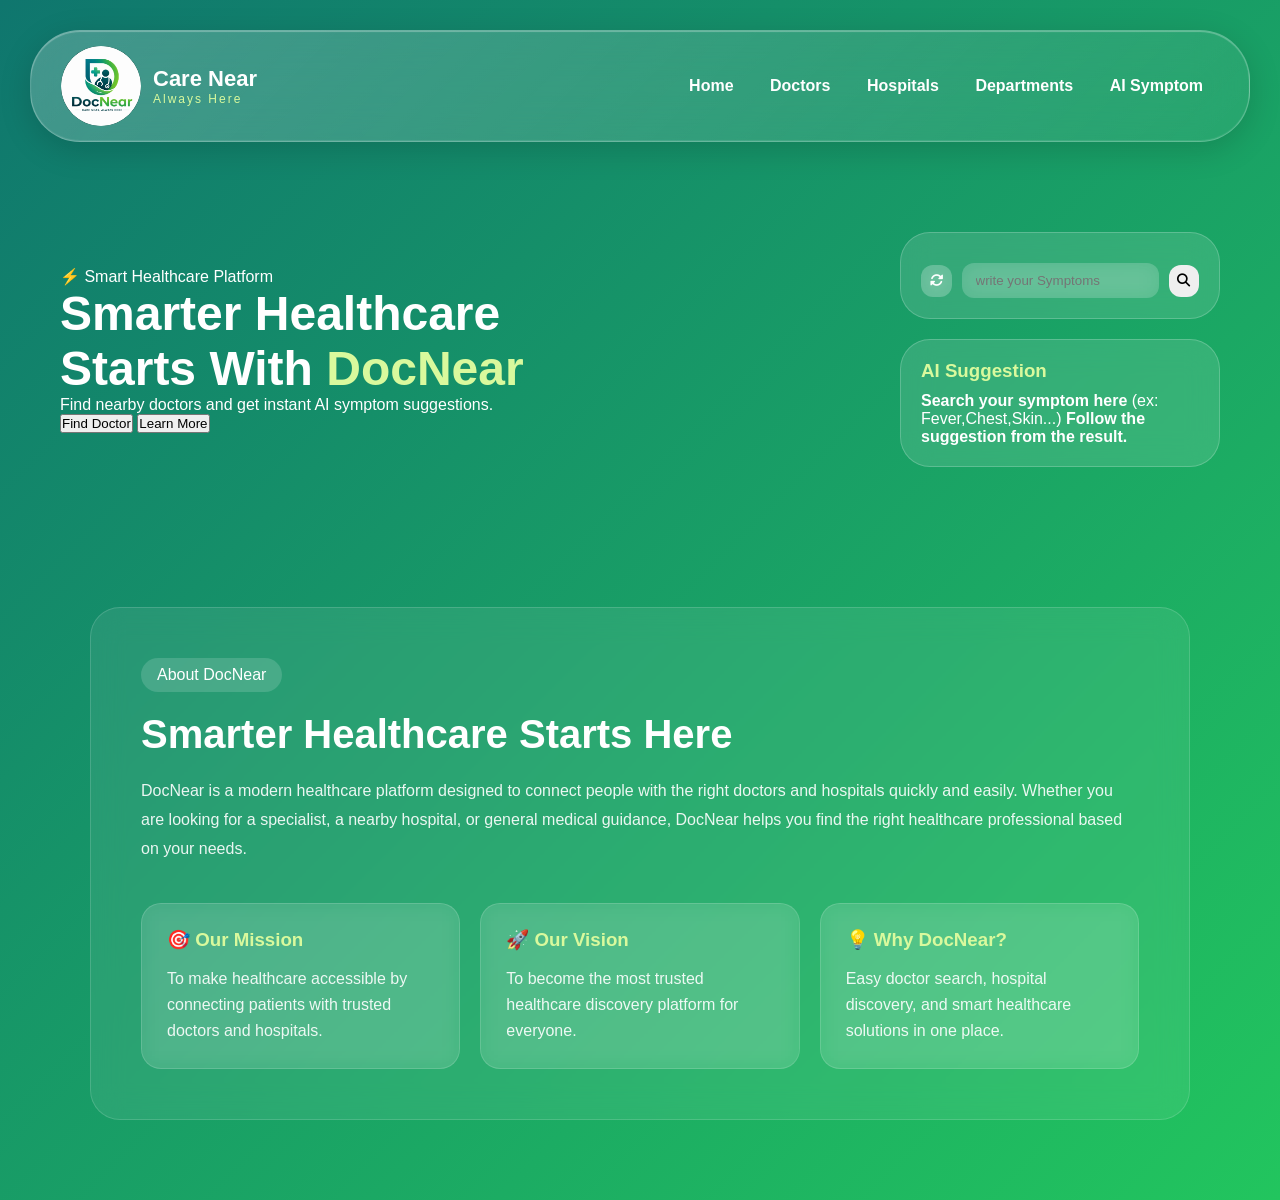
==== index.html @ 1f5950e3 "Add files via upload" ====
<!DOCTYPE html>
<html lang="en">
<head>
<meta charset="UTF-8">
<meta name="viewport" content="width=device-width, initial-scale=1.0">
<title>DocNear</title>

<link rel="stylesheet" href="style.css">

<link rel="stylesheet"
href="https://cdnjs.cloudflare.com/ajax/libs/font-awesome/6.5.1/css/all.min.css">
</head>

<body>






<!-- ================= NAVBAR ================= -->
<header class="navbar">

    <!-- LOGO -->
    <div class="logo">
        <img src="logo.png" alt="DocNear Logo">


		<div class="logo-text">
        <h2>Care Near</h2>
        <p>Always Here</p>
	    </div>
    </div>

    <!-- RIGHT SIDE -->
    <div class="nav-right">

        <nav>
            <a href="index.html">Home</a>
            <a href="doctor.html">Doctors</a>
            <a href="hospitals.html">Hospitals</a>
            <a href="departments.html">Departments</a>
            <a href="symptom.html">AI Symptom</a>
        </nav>

        
    </div>

</header>



			<!-- Hero -->

<section class="hero">

    <!-- LEFT SIDE -->
    <div class="hero-left">

        <div class="badge">
            ⚡ Smart Healthcare Platform
        </div>

        <h1>
            Smarter Healthcare <br>
            Starts With <span>DocNear</span>
        </h1>

        <p class="desc">
            Find nearby doctors and get instant AI symptom suggestions.
        </p>

        <div class="hero-buttons">
            <button class="primary">Find Doctor</button>
            <button class="secondary">Learn More</button>
        </div>

    </div>

    <!-- RIGHT SIDE -->
    <div class="hero-right">

        <!-- SEARCH BOX -->
        <div class="search-card glass">

    <div class="search-row">


		<button onclick="clearSearch()" class="refresh-btn">
        <i class="fa-solid fa-rotate"></i>

        </button>
        <input id="symptomInput" type="text"
        placeholder="write your Symptoms">

        <button onclick="searchSymptom()">
            <i class="fa-solid fa-magnifying-glass"></i>
        </button>


    </div>

</div>

        <!-- RESULT CARD -->
        <div class="result-card glass">

            <h3>AI Suggestion</h3>

            <p id="resultText">
                <b> Search your symptom here</b> (ex: Fever,Chest,Skin...)
				<b>Follow the suggestion from the result.</b>
            </p>

        </div>

    </div>

</section>



<!-- ================= about ================= -->

<section class="about-docnear">

    <div class="about-container">

        <span class="about-badge">
            About DocNear
        </span>

        <h2>
            Smarter Healthcare Starts Here
        </h2>

        <p>
            DocNear is a modern healthcare platform designed to connect people with the right doctors and hospitals quickly and easily. Whether you are looking for a specialist, a nearby hospital, or general medical guidance, DocNear helps you find the right healthcare professional based on your needs.
        </p>

        <div class="about-grid">

            <div class="about-card">
                <h3>🎯 Our Mission</h3>
                <p>
                    To make healthcare accessible by connecting patients with trusted doctors and hospitals.
                </p>
            </div>

            <div class="about-card">
                <h3>🚀 Our Vision</h3>
                <p>
                    To become the most trusted healthcare discovery platform for everyone.
                </p>
            </div>

            <div class="about-card">
                <h3>💡 Why DocNear?</h3>
                <p>
                    Easy doctor search, hospital discovery, and smart healthcare solutions in one place.
                </p>
            </div>

        </div>

    </div>

</section>



<script src="script.js"></script>

</body>
</html>
---- style.css ----
/* ================= RESET ================= */
* {
  margin: 0;
  padding: 0;
  box-sizing: border-box;
  font-family: 'Segoe UI', sans-serif;
}

/* ================= BODY ================= */
body{
  background: linear-gradient(135deg, #0f766e, #22c55e);
  color: white;
  min-height: 100vh;
}


/* ================= NAVBAR ================= */

.navbar{
  display:flex;
  justify-content:space-between;
  align-items:center;

  margin:30px;
  padding:15px 30px;

  background:
    linear-gradient(
      135deg,
      rgba(255,255,255,0.22),
      rgba(255,255,255,0.06)
    );

  backdrop-filter: blur(25px);
  -webkit-backdrop-filter: blur(25px);

  border:1px solid rgba(255,255,255,0.25);

  border-radius:50px;

  box-shadow:
    0 8px 32px rgba(0,0,0,0.15),
    inset 0 1px 1px rgba(255,255,255,0.3),
    inset 0 -1px 1px rgba(255,255,255,0.1);

  position:relative;
  overflow:hidden;
}


.navbar::before{
  content:"";
  position:absolute;

  top:0;
  left:-100%;

  width:50%;
  height:100%;

  background:linear-gradient(
    90deg,
    transparent,
    rgba(255,255,255,0.25),
    transparent
  );

  transform:skewX(-25deg);

  animation:shine 6s linear infinite;
}

@keyframes shine{

  0%{
    left:-100%;
  }

  100%{
    left:150%;
  }

}


/* LOGO AREA */
.logo{
    display:flex;
    align-items:center;
    gap:12px;
}

.logo img{
    width:80px;
    height:80px;
    border-radius:50%;
}

/* TEXT */
.logo-text h2{
    font-size:22px;
    font-weight:700;
    color:white;
    margin:0;

    animation: glow 3s ease-in-out infinite;
}

.logo-text p{
    font-size:12px;
    color:#d9f99d;
    letter-spacing:2px;

    animation: slideText 3s ease-in-out infinite;
}

/* GLOW EFFECT */
@keyframes glow{

    0%{
        text-shadow:0 0 5px rgba(255,255,255,.4);
    }

    50%{
        text-shadow:
        0 0 10px #d9f99d,
        0 0 20px #d9f99d;
    }

    100%{
        text-shadow:0 0 5px rgba(255,255,255,.4);
    }
}

/* SUBTITLE ANIMATION */
@keyframes slideText{

    0%{
        opacity:0.5;
        transform:translateX(-5px);
    }

    50%{
        opacity:1;
        transform:translateX(5px);
    }

    100%{
        opacity:0.5;
        transform:translateX(-5px);
    }
}


/* Menu */
nav a {
  position: relative;
  margin: 0 6px;
  text-decoration: none;
  color: white;
  padding: 10px 10px;
  border-radius: 20px;
  transition: 0.3s;
  font-weight: 700;
}

/* Hover Glass Effect */
nav a:hover {
  background: rgba(255, 255, 255, 0.15);
  backdrop-filter: blur(10px);
}

/* Underline animation */
nav a::after {
  content: '';
  position: absolute;
  left: 50%;
  bottom: 0;
  width: 0%;
  height: 2px;
  background: #a3e635;
  transition: 0.3s;
  transform: translateX(-50%);
}

nav a:hover::after {
  width: 60%;
}

/* Right side */
.nav-right {
  display: flex;
  align-items: center;
  gap: 10px;
}



/* Contact button */
.contact-btn {
  padding: 10px 18px;
  border-radius: 25px;
  border: none;
  background: #a3e635;
  color: black;
  cursor: pointer;
  transition: 0.3s;
  font-weight: 600;
}

.contact-btn:hover {
  transform: scale(1.05);
  box-shadow: 0 0 15px #a3e635;
}

/* ================= HERO LAYOUT ================= */
.hero{
  display:flex;
  justify-content:space-between;
  align-items:center;

  padding:60px;
  gap:40px;
}

/* LEFT */
.hero-left{
  max-width:500px;
}

.hero-left h1{
  font-size:48px;
}

.hero-left span{
  color:#d9f99d;
}

/* RIGHT SIDE */
.hero-right{
  display:flex;
  flex-direction:column;
  gap:20px;
}

/* GLASS CARD BASE */
.glass{
  background:rgba(255,255,255,0.12);
  backdrop-filter:blur(15px);

  border:1px solid rgba(255,255,255,0.2);

  border-radius:30px;
  padding:20px;
  width:320px;
}


/* SEARCH ROW */
.search-row{
  display:flex;
  align-items:center;
  gap:10px;
  margin-top:10px;
}

/* INPUT */
.search-row input{
  flex:1;

  padding:10px 14px;

  border:none;
  outline:none;

  border-radius:12px;

  background:rgba(255,255,255,0.15);
  color:white;

  backdrop-filter:blur(10px);
}

/* BUTTON COMMON */
.search-row button{
  width:32px;
  height:32px;

  border:none;
  border-radius:12px;

  cursor:pointer;

  display:flex;
  align-items:center;
  justify-content:center;

  transition:0.3s;
}

/* SEARCH BUTTON */
.search-btn{
  background:#a3e635;
}

.search-btn i{
  color:black;
}

/* REFRESH BUTTON */
.refresh-btn{
  background:rgba(255,255,255,0.2);
  backdrop-filter:blur(10px);
}

.refresh-btn i{
  color:white;
}

/* HOVER EFFECT */
.search-row button:hover{
  transform:scale(1.05);
}

/* RESULT CARD */
.result-card h3{
  margin-bottom:10px;
  color:#d9f99d;
}

/* RESPONSIVE */
@media(max-width:768px){
  .hero{
    flex-direction:column;
    text-align:center;
  }

  .hero-right{
    align-items:center;
  }
}






/* ================= ABOUT DOCNEAR ================= */

.about-docnear{
    padding:80px 60px;
}

.about-container{
    max-width:1100px;
    margin:auto;

    background: rgba(255,255,255,0.08);
    backdrop-filter: blur(15px);

    border:1px solid rgba(255,255,255,0.15);
    border-radius:30px;

    padding:50px;
}

.about-badge{
    display:inline-block;

    padding:8px 16px;

    background:rgba(255,255,255,0.15);

    border-radius:20px;

    margin-bottom:20px;
}

.about-container h2{
    font-size:40px;
    margin-bottom:20px;
}

.about-container > p{
    line-height:1.8;
    opacity:.9;
    margin-bottom:40px;
}

.about-grid{
    display:grid;
    grid-template-columns:repeat(auto-fit,minmax(250px,1fr));
    gap:20px;
}

.about-card{
    background: rgba(255,255,255,0.1);

    border:1px solid rgba(255,255,255,0.15);

    backdrop-filter: blur(10px);

    border-radius:20px;

    padding:25px;

    transition:.3s;
}

.about-card:hover{
    transform: translateY(-5px);
    background: rgba(255,255,255,0.15);
}

.about-card h3{
    margin-bottom:15px;
    color:#d9f99d;
}

.about-card p{
    line-height:1.6;
    opacity:.9;
}
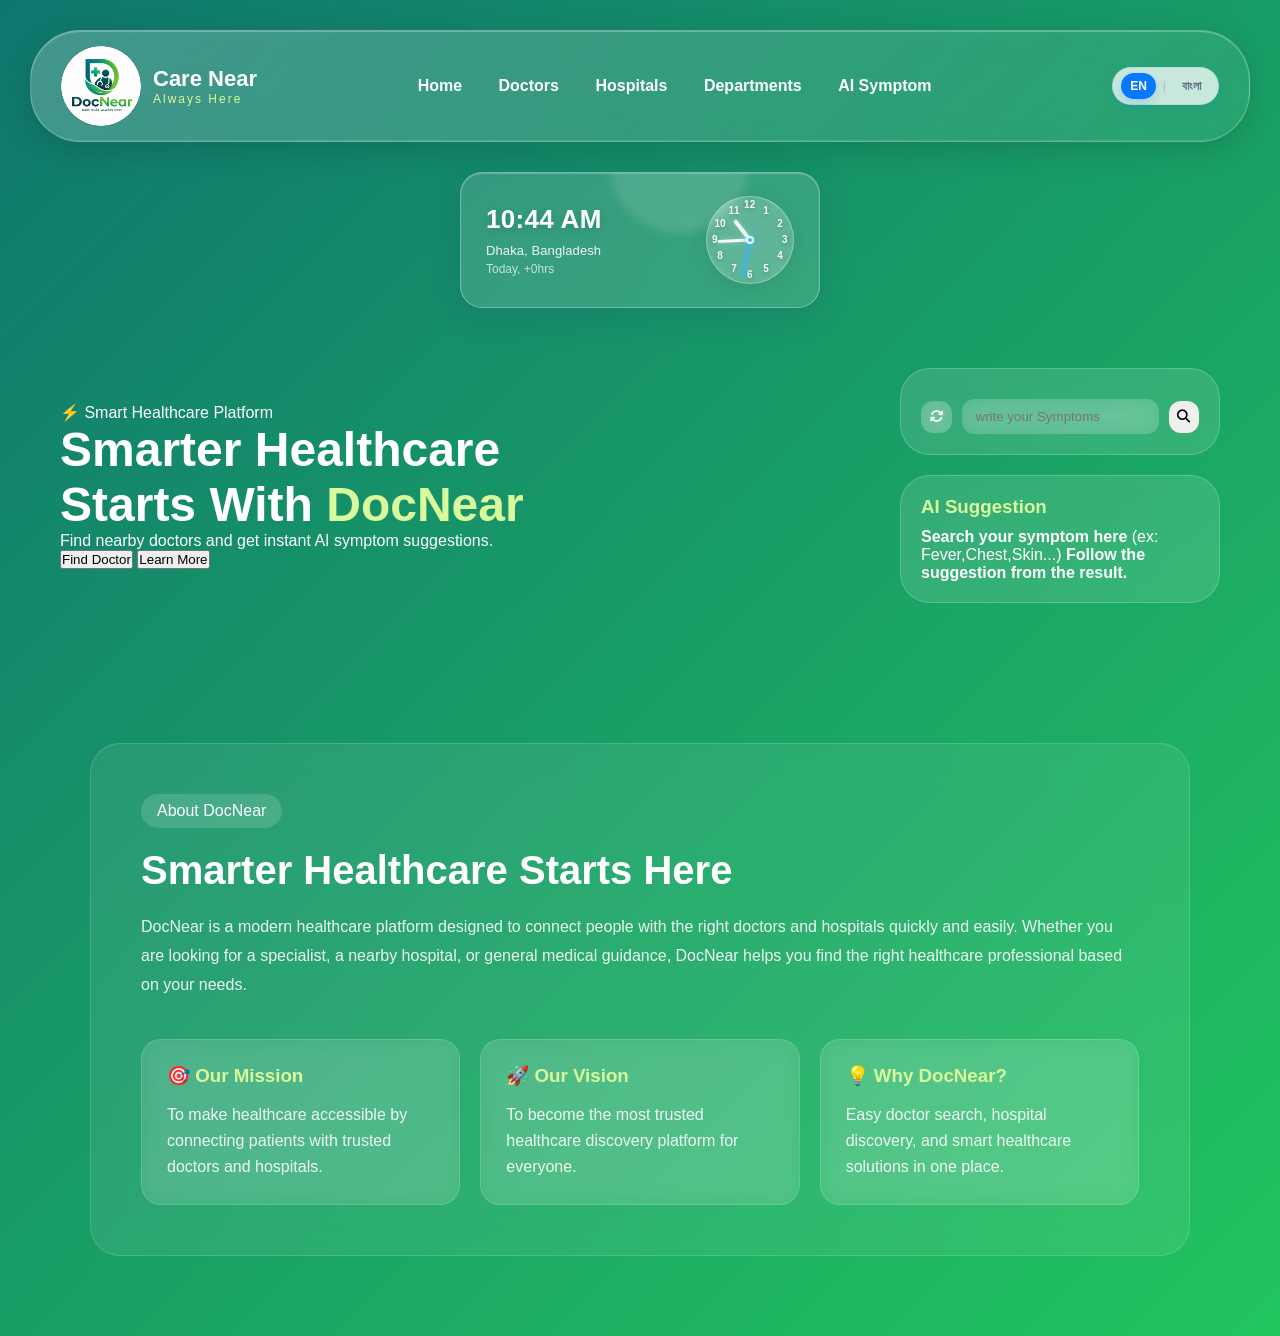
==== commit fc7aa9d5: "Add files via upload" ====
--- a/index.html
+++ b/index.html
@@ -36,21 +36,98 @@
     <div class="nav-right">
 
         <nav>
-            <a href="index.html">Home</a>
-            <a href="doctor.html">Doctors</a>
-            <a href="hospitals.html">Hospitals</a>
-            <a href="departments.html">Departments</a>
-            <a href="symptom.html">AI Symptom</a>
+            <a href="index.html" data-lang="home">Home</a>
+		<a href="doctor.html" data-lang="doctors">Doctors</a>
+		<a href="hospitals.html" data-lang="hospitals">Hospitals</a>
+		<a href="departments.html" data-lang="departments">Departments</a>
+		<a href="symptom.html" data-lang="aiSymptom">AI Symptom</a>
         </nav>
 
         
     </div>
 
+
+
+	<!-- LANGUAGE -->
+
+    <div class="language-switcher">
+
+        <button id="englishBtn"
+                onclick="changeLanguage('en')">
+            EN
+        </button>
+
+        <span>|</span>
+
+        <button id="banglaBtn"
+                onclick="changeLanguage('bn')">
+            বাংলা
+        </button>
+
+    </div>
+
 </header>
 
 
 
 			<!-- Hero -->
+
+
+<!-- LIVE CLOCK -->
+
+<div class="live-clock-card">
+
+    <div class="clock-info">
+
+        <div id="liveTime" class="digital-time">
+            9:47 AM
+        </div>
+
+        <div class="clock-location">
+            Dhaka, Bangladesh
+        </div>
+
+        <div id="liveDate" class="clock-date">
+            Today, +0hrs
+        </div>
+
+    </div>
+
+
+    <!-- ANALOG CLOCK -->
+
+    <div class="analog-clock" id="analogClock">
+
+        <div class="clock-number n12">12</div>
+        <div class="clock-number n1">1</div>
+        <div class="clock-number n2">2</div>
+        <div class="clock-number n3">3</div>
+        <div class="clock-number n4">4</div>
+        <div class="clock-number n5">5</div>
+        <div class="clock-number n6">6</div>
+        <div class="clock-number n7">7</div>
+        <div class="clock-number n8">8</div>
+        <div class="clock-number n9">9</div>
+        <div class="clock-number n10">10</div>
+        <div class="clock-number n11">11</div>
+
+
+        <div class="clock-hand hour-hand"
+             id="hourHand"></div>
+
+        <div class="clock-hand minute-hand"
+             id="minuteHand"></div>
+
+        <div class="clock-hand second-hand"
+             id="secondHand"></div>
+
+        <div class="clock-center"></div>
+
+    </div>
+
+</div>
+
+
 
 <section class="hero">
 
@@ -170,6 +247,7 @@
 
 
 <script src="script.js"></script>
-
+<script src="language.js"></script>
+<script src="main.js"></script>
 </body>
 </html>
--- a/style.css
+++ b/style.css
@@ -213,6 +213,83 @@
   box-shadow: 0 0 15px #a3e635;
 }
 
+
+/* ==========================================
+   LANGUAGE SWITCHER
+========================================== */
+
+.language-switcher{
+
+    display:flex;
+
+    align-items:center;
+
+    gap:7px;
+
+    margin-left:20px;
+
+    padding:5px 8px;
+
+    background:rgba(255,255,255,.75);
+
+    border:1px solid rgba(8,120,255,.12);
+
+    border-radius:30px;
+
+    box-shadow:0 5px 15px rgba(8,120,255,.08);
+
+}
+
+
+.language-switcher button{
+
+    border:none;
+
+    background:transparent;
+
+    color:#667085;
+
+    font-size:12px;
+
+    font-weight:600;
+
+    padding:6px 9px;
+
+    border-radius:20px;
+
+    cursor:pointer;
+
+    transition:.3s;
+
+}
+
+
+.language-switcher button:hover{
+
+    color:#0878ff;
+
+}
+
+
+.language-switcher button.active{
+
+    background:#0878ff;
+
+    color:#fff;
+
+    box-shadow:0 4px 10px rgba(8,120,255,.2);
+
+}
+
+
+.language-switcher span{
+
+    color:#b0bac5;
+
+    font-size:12px;
+
+}
+
 /* ================= HERO LAYOUT ================= */
 .hero{
   display:flex;
@@ -424,3 +501,422 @@
 
 
 
+/* ==========================================
+   GLASSMORPHISM LIVE CLOCK
+========================================== */
+
+.live-clock-card {
+
+    width: 360px;
+    height: 136px;
+
+    display: flex;
+    align-items: center;
+    justify-content: space-between;
+
+    padding: 18px 25px;
+
+    margin-top: 25px;
+
+    /* Glass Effect */
+    background: rgba(255, 255, 255, 0.14);
+
+    backdrop-filter: blur(18px);
+    -webkit-backdrop-filter: blur(18px);
+
+    /* Glass Border */
+    border: 1px solid rgba(255, 255, 255, 0.30);
+
+    border-radius: 22px;
+
+    /* Soft Glass Shadow */
+    box-shadow:
+        0 8px 32px rgba(31, 38, 135, 0.15),
+        inset 0 1px 1px rgba(255, 255, 255, 0.25);
+
+    color: white;
+
+    position: relative;
+
+    overflow: hidden;
+}
+
+
+/* ==========================================
+   GLASS LIGHT
+========================================== */
+
+.live-clock-card::before {
+
+    content: "";
+
+    position: absolute;
+
+    width: 140px;
+    height: 140px;
+
+    top: -80px;
+    right: 70px;
+
+    background: rgba(255, 255, 255, 0.12);
+
+    border-radius: 50%;
+
+    filter: blur(5px);
+
+    pointer-events: none;
+}
+
+
+/* ==========================================
+   LEFT INFORMATION
+========================================== */
+
+.clock-info {
+
+    display: flex;
+
+    flex-direction: column;
+
+    justify-content: center;
+
+    position: relative;
+
+    z-index: 2;
+}
+
+
+/* DIGITAL TIME */
+
+.digital-time {
+
+    font-size: 26px;
+
+    font-weight: 600;
+
+    letter-spacing: .3px;
+
+    color: #ffffff;
+
+    line-height: 1.2;
+
+    margin-bottom: 8px;
+
+    text-shadow:
+        0 2px 10px rgba(0,0,0,.15);
+}
+
+
+/* LOCATION */
+
+.clock-location {
+
+    font-size: 13px;
+
+    color: rgba(255,255,255,.92);
+
+    margin-bottom: 4px;
+
+    letter-spacing: .1px;
+}
+
+
+/* DATE */
+
+.clock-date {
+
+    font-size: 12px;
+
+    color: rgba(255,255,255,.72);
+}
+
+
+/* ==========================================
+   ANALOG CLOCK
+========================================== */
+
+.analog-clock {
+
+    position: relative;
+
+    width: 88px;
+    height: 88px;
+
+    flex-shrink: 0;
+
+    border-radius: 50%;
+
+    /* Glass Circle */
+
+    background: rgba(255,255,255,.08);
+
+    border: 1px solid rgba(255,255,255,.35);
+
+    backdrop-filter: blur(8px);
+
+    -webkit-backdrop-filter: blur(8px);
+
+    box-shadow:
+        inset 0 0 15px rgba(255,255,255,.08),
+        0 5px 20px rgba(0,0,0,.08);
+
+    z-index: 2;
+}
+
+
+/* ==========================================
+   CLOCK NUMBERS
+========================================== */
+
+.clock-number {
+
+    position: absolute;
+
+    color: rgba(255,255,255,.95);
+
+    font-size: 10px;
+
+    font-weight: 600;
+
+    width: 16px;
+    height: 16px;
+
+    text-align: center;
+
+    line-height: 16px;
+
+    text-shadow:
+        0 1px 4px rgba(0,0,0,.25);
+}
+
+
+/* Number positions */
+
+.n12 {
+    top: 0;
+    left: 50%;
+    transform: translateX(-50%);
+}
+
+.n1 {
+    top: 6px;
+    right: 19px;
+}
+
+.n2 {
+    top: 19px;
+    right: 5px;
+}
+
+.n3 {
+    top: 50%;
+    right: 0;
+    transform: translateY(-50%);
+}
+
+.n4 {
+    bottom: 19px;
+    right: 5px;
+}
+
+.n5 {
+    bottom: 6px;
+    right: 19px;
+}
+
+.n6 {
+    bottom: 0;
+    left: 50%;
+    transform: translateX(-50%);
+}
+
+.n7 {
+    bottom: 6px;
+    left: 19px;
+}
+
+.n8 {
+    bottom: 19px;
+    left: 5px;
+}
+
+.n9 {
+    top: 50%;
+    left: 0;
+    transform: translateY(-50%);
+}
+
+.n10 {
+    top: 19px;
+    left: 5px;
+}
+
+.n11 {
+    top: 6px;
+    left: 19px;
+}
+
+
+/* ==========================================
+   CLOCK HANDS
+========================================== */
+
+.clock-hand {
+
+    position: absolute;
+
+    left: 50%;
+
+    bottom: 50%;
+
+    transform-origin: bottom center;
+
+    border-radius: 10px;
+
+    z-index: 3;
+}
+
+
+/* Hour */
+
+.hour-hand {
+
+    width: 4px;
+
+    height: 25px;
+
+    background: rgba(255,255,255,.95);
+
+    margin-left: -2px;
+
+    box-shadow:
+        0 0 5px rgba(255,255,255,.3);
+}
+
+
+/* Minute */
+
+.minute-hand {
+
+    width: 3px;
+
+    height: 33px;
+
+    background: rgba(255,255,255,.95);
+
+    margin-left: -1.5px;
+
+    box-shadow:
+        0 0 5px rgba(255,255,255,.3);
+}
+
+
+/* Second */
+
+.second-hand {
+
+    width: 2px;
+
+    height: 37px;
+
+    background: #39b8ff;
+
+    margin-left: -1px;
+
+    box-shadow:
+        0 0 8px rgba(57,184,255,.7);
+}
+
+
+/* ==========================================
+   CLOCK CENTER
+========================================== */
+
+.clock-center {
+
+    position: absolute;
+
+    width: 8px;
+    height: 8px;
+
+    background: #39b8ff;
+
+    border: 2px solid rgba(255,255,255,.95);
+
+    border-radius: 50%;
+
+    left: 50%;
+    top: 50%;
+
+    transform: translate(-50%, -50%);
+
+    z-index: 5;
+
+    box-shadow:
+        0 0 8px rgba(57,184,255,.7);
+}
+
+
+/* ==========================================
+   HOVER EFFECT
+========================================== */
+
+.live-clock-card {
+
+    transition:
+        transform .3s ease,
+        box-shadow .3s ease,
+        border .3s ease;
+}
+
+
+.live-clock-card:hover {
+
+    transform: translateY(-3px);
+
+    border-color:
+        rgba(255,255,255,.45);
+
+    box-shadow:
+        0 15px 40px rgba(31,38,135,.20),
+        inset 0 1px 1px rgba(255,255,255,.3);
+}
+
+
+/* ==========================================
+   MOBILE
+========================================== */
+
+@media (max-width: 600px) {
+
+    .live-clock-card {
+
+        width: 100%;
+
+        max-width: 360px;
+
+        height: 125px;
+
+        padding: 15px 20px;
+
+        border-radius: 20px;
+    }
+
+
+    .digital-time {
+
+        font-size: 23px;
+    }
+
+
+    .analog-clock {
+
+        width: 80px;
+        height: 80px;
+    }
+
+}
+.live-clock-card {
+    margin-left: auto;
+    margin-right: auto;
+}
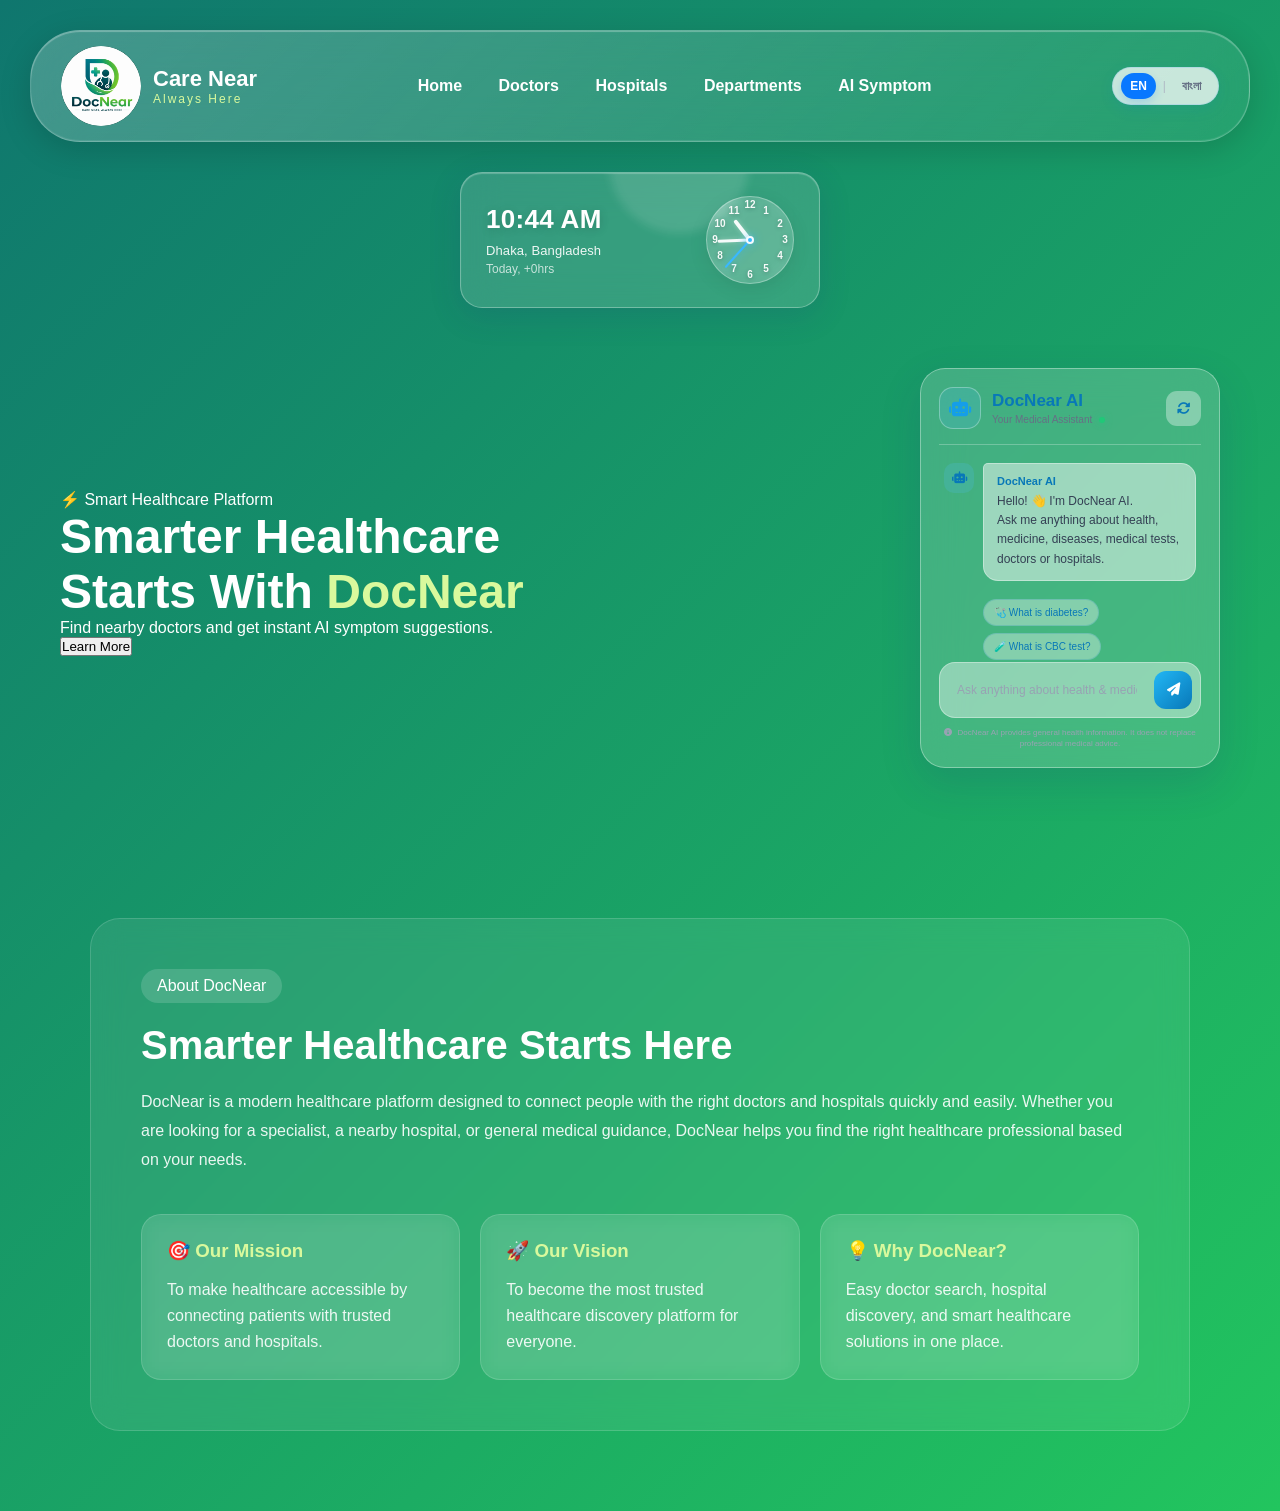
==== commit 77ba2859: "Add files via upload" ====
--- a/index.html
+++ b/index.html
@@ -19,33 +19,27 @@
 
 
 <!-- ================= NAVBAR ================= -->
+
 <header class="navbar">
 
-    <!-- LOGO -->
     <div class="logo">
-        <img src="logo.png" alt="DocNear Logo">
-
-
-		<div class="logo-text">
-        <h2>Care Near</h2>
-        <p>Always Here</p>
-	    </div>
-    </div>
-
-    <!-- RIGHT SIDE -->
-    <div class="nav-right">
-
-        <nav>
-            <a href="index.html" data-lang="home">Home</a>
+        <img src="logo.png" alt="Logo">
+
+        <div class="logo-text">
+            <h2>Care Near</h2>
+            <p>Always Here</p>
+        </div>
+    </div>
+
+    <nav>
+
+        <a href="index.html" data-lang="home">Home</a>
 		<a href="doctor.html" data-lang="doctors">Doctors</a>
 		<a href="hospitals.html" data-lang="hospitals">Hospitals</a>
 		<a href="departments.html" data-lang="departments">Departments</a>
 		<a href="symptom.html" data-lang="aiSymptom">AI Symptom</a>
-        </nav>
-
-        
-    </div>
-
+
+    </nav>
 
 
 	<!-- LANGUAGE -->
@@ -148,8 +142,7 @@
         </p>
 
         <div class="hero-buttons">
-            <button class="primary">Find Doctor</button>
-            <button class="secondary">Learn More</button>
+            <button class="primary">Learn More</button>
         </div>
 
     </div>
@@ -157,39 +150,156 @@
     <!-- RIGHT SIDE -->
     <div class="hero-right">
 
-        <!-- SEARCH BOX -->
-        <div class="search-card glass">
-
-    <div class="search-row">
-
-
-		<button onclick="clearSearch()" class="refresh-btn">
-        <i class="fa-solid fa-rotate"></i>
+        <!-- ==========================================
+     DOCNEAR AI MEDICAL ASSISTANT
+========================================== -->
+
+<div class="ai-chat-card glass">
+
+    <!-- HEADER -->
+
+    <div class="ai-chat-header">
+
+        <div class="ai-title">
+
+            <div class="ai-icon">
+                <i class="fa-solid fa-robot"></i>
+            </div>
+
+            <div>
+                <h3>DocNear AI</h3>
+                <p>
+                    Your Medical Assistant
+                    <span class="online-dot"></span>
+                </p>
+            </div>
+
+        </div>
+
+
+        <button
+            class="new-chat-btn"
+            onclick="clearAIChat()"
+            title="New Chat">
+
+            <i class="fa-solid fa-rotate"></i>
 
         </button>
-        <input id="symptomInput" type="text"
-        placeholder="write your Symptoms">
-
-        <button onclick="searchSymptom()">
-            <i class="fa-solid fa-magnifying-glass"></i>
+
+    </div>
+
+
+    <!-- CHAT AREA -->
+
+    <div
+        class="ai-chat-area"
+        id="aiChatArea">
+
+        <!-- DEFAULT AI MESSAGE -->
+
+        <div class="ai-message">
+
+            <div class="message-avatar">
+                <i class="fa-solid fa-robot"></i>
+            </div>
+
+            <div class="message-content">
+
+                <strong>
+                    DocNear AI
+                </strong>
+
+                <p>
+                    Hello! 👋 I'm DocNear AI.
+                    <br>
+                    Ask me anything about health,
+                    medicine, diseases, medical tests,
+                    doctors or hospitals.
+                </p>
+
+            </div>
+
+        </div>
+
+
+        <!-- SUGGESTIONS -->
+
+        <div class="ai-suggestions">
+
+            <button
+                onclick="askSuggestion('What is diabetes?')">
+
+                🩺 What is diabetes?
+
+            </button>
+
+            <button
+                onclick="askSuggestion('What is CBC test?')">
+
+                🧪 What is CBC test?
+
+            </button>
+
+            <button
+                onclick="askSuggestion('Which doctor treats skin problems?')">
+
+                👨‍⚕️ Which doctor for skin?
+
+            </button>
+
+            <button
+                onclick="askSuggestion('What are healthy foods for high blood pressure?')">
+
+                🥗 Healthy food for BP
+
+            </button>
+
+        </div>
+
+    </div>
+
+
+    <!-- INPUT -->
+
+    <div class="ai-input-area">
+
+        <input
+            type="text"
+            id="aiInput"
+            placeholder="Ask anything about health & medicine..."
+            autocomplete="off"
+        >
+
+        <button
+            onclick="sendAIMessage()"
+            class="ai-send-btn">
+
+            <i class="fa-solid fa-paper-plane"></i>
+
         </button>
 
+    </div>
+
+
+    <!-- DISCLAIMER -->
+
+    <div class="ai-disclaimer">
+
+        <i class="fa-solid fa-circle-info"></i>
+
+        DocNear AI provides general health information.
+        It does not replace professional medical advice.
 
     </div>
 
 </div>
 
-        <!-- RESULT CARD -->
-        <div class="result-card glass">
-
-            <h3>AI Suggestion</h3>
-
-            <p id="resultText">
-                <b> Search your symptom here</b> (ex: Fever,Chest,Skin...)
-				<b>Follow the suggestion from the result.</b>
-            </p>
-
-        </div>
+
+    </div>
+
+</div>
+
+       
 
     </div>
 
@@ -246,8 +356,12 @@
 
 
 
+
+</body>
+</html>
+
+
+
 <script src="script.js"></script>
 <script src="language.js"></script>
-<script src="main.js"></script>
-</body>
-</html>+<script src="main.js"></script>
--- a/style.css
+++ b/style.css
@@ -333,71 +333,6 @@
 }
 
 
-/* SEARCH ROW */
-.search-row{
-  display:flex;
-  align-items:center;
-  gap:10px;
-  margin-top:10px;
-}
-
-/* INPUT */
-.search-row input{
-  flex:1;
-
-  padding:10px 14px;
-
-  border:none;
-  outline:none;
-
-  border-radius:12px;
-
-  background:rgba(255,255,255,0.15);
-  color:white;
-
-  backdrop-filter:blur(10px);
-}
-
-/* BUTTON COMMON */
-.search-row button{
-  width:32px;
-  height:32px;
-
-  border:none;
-  border-radius:12px;
-
-  cursor:pointer;
-
-  display:flex;
-  align-items:center;
-  justify-content:center;
-
-  transition:0.3s;
-}
-
-/* SEARCH BUTTON */
-.search-btn{
-  background:#a3e635;
-}
-
-.search-btn i{
-  color:black;
-}
-
-/* REFRESH BUTTON */
-.refresh-btn{
-  background:rgba(255,255,255,0.2);
-  backdrop-filter:blur(10px);
-}
-
-.refresh-btn i{
-  color:white;
-}
-
-/* HOVER EFFECT */
-.search-row button:hover{
-  transform:scale(1.05);
-}
 
 /* RESULT CARD */
 .result-card h3{
@@ -919,4 +854,764 @@
 .live-clock-card {
     margin-left: auto;
     margin-right: auto;
+}
+
+
+
+
+
+
+
+
+
+/* ==========================================
+   MOBILE CLOCK FIX
+========================================== */
+
+@media (max-width: 600px) {
+
+    .live-clock-card {
+        width: calc(100% - 30px);
+        max-width: 360px;
+        height: 120px;
+
+        padding: 15px 16px;
+
+        margin-left: auto;
+        margin-right: auto;
+
+        box-sizing: border-box;
+    }
+
+
+    /* LEFT SIDE */
+
+    .digital-time {
+        font-size: 22px;
+    }
+
+    .clock-location {
+        font-size: 11px;
+    }
+
+    .clock-date {
+        font-size: 10px;
+    }
+
+
+    /* WATCH */
+
+    .analog-clock {
+        width: 76px;
+        height: 76px;
+
+        margin-left: 8px;
+
+        flex-shrink: 0;
+    }
+
+
+    /* NUMBERS */
+
+    .clock-number {
+        font-size: 9px;
+
+        width: 14px;
+        height: 14px;
+
+        line-height: 14px;
+    }
+
+
+    /* NUMBER POSITION */
+
+    .n12 {
+        top: 0;
+        left: 50%;
+        transform: translateX(-50%);
+    }
+
+    .n1 {
+        top: 5px;
+        right: 16px;
+    }
+
+    .n2 {
+        top: 17px;
+        right: 3px;
+    }
+
+    .n3 {
+        top: 50%;
+        right: 0;
+        transform: translateY(-50%);
+    }
+
+    .n4 {
+        bottom: 17px;
+        right: 3px;
+    }
+
+    .n5 {
+        bottom: 5px;
+        right: 16px;
+    }
+
+    .n6 {
+        bottom: 0;
+        left: 50%;
+        transform: translateX(-50%);
+    }
+
+    .n7 {
+        bottom: 5px;
+        left: 16px;
+    }
+
+    .n8 {
+        bottom: 17px;
+        left: 3px;
+    }
+
+    .n9 {
+        top: 50%;
+        left: 0;
+        transform: translateY(-50%);
+    }
+
+    .n10 {
+        top: 17px;
+        left: 3px;
+    }
+
+    .n11 {
+        top: 5px;
+        left: 16px;
+    }
+
+
+    /* CLOCK HANDS */
+
+    .hour-hand {
+        height: 21px;
+        width: 3px;
+        margin-left: -1.5px;
+    }
+
+    .minute-hand {
+        height: 28px;
+        width: 3px;
+        margin-left: -1.5px;
+    }
+
+    .second-hand {
+        height: 31px;
+        width: 2px;
+        margin-left: -1px;
+    }
+
+
+    /* CENTER DOT */
+
+    .clock-center {
+        width: 7px;
+        height: 7px;
+    }
+
+}
+
+
+
+
+
+
+
+
+
+
+
+/* ==========================================
+   DOCNEAR AI CHAT
+========================================== */
+
+.ai-chat-card {
+
+    width: 100%;
+    max-width: 300px;
+
+    height: 400px;
+
+    padding: 18px;
+
+    border-radius: 25px;
+
+    background: rgba(255, 255, 255, 0.18);
+
+    backdrop-filter: blur(20px);
+    -webkit-backdrop-filter: blur(20px);
+
+    border: 1px solid rgba(255, 255, 255, 0.35);
+
+    box-shadow:
+        0 15px 40px rgba(31, 38, 135, 0.15);
+
+    display: flex;
+    flex-direction: column;
+
+    overflow: hidden;
+	margin-bottom:10px;
+
+}
+
+
+/* ==========================================
+   HEADER
+========================================== */
+
+.ai-chat-header {
+
+    display: flex;
+
+    justify-content: space-between;
+
+    align-items: center;
+
+    padding-bottom: 15px;
+
+    border-bottom:
+        1px solid rgba(255,255,255,.25);
+
+}
+
+
+.ai-title {
+
+    display: flex;
+
+    align-items: center;
+
+    gap: 11px;
+
+}
+
+
+.ai-icon {
+
+    width: 42px;
+    height: 42px;
+
+    display: flex;
+
+    align-items: center;
+    justify-content: center;
+
+    border-radius: 14px;
+
+    background:
+        rgba(80, 190, 255, .18);
+
+    border:
+        1px solid rgba(255,255,255,.30);
+
+    color: #159ee8;
+
+    font-size: 18px;
+
+}
+
+
+.ai-title h3 {
+
+    margin: 0;
+
+    font-size: 17px;
+
+    color: #0878b8;
+
+}
+
+
+.ai-title p {
+
+    margin: 3px 0 0;
+
+    font-size: 10px;
+
+    color: #667085;
+
+}
+
+
+.online-dot {
+
+    display: inline-block;
+
+    width: 6px;
+    height: 6px;
+
+    margin-left: 4px;
+
+    border-radius: 50%;
+
+    background: #20c878;
+
+    box-shadow:
+        0 0 7px rgba(32,200,120,.7);
+
+}
+
+
+/* NEW CHAT */
+
+.new-chat-btn {
+
+    width: 35px;
+    height: 35px;
+
+    border: none;
+
+    border-radius: 11px;
+
+    background:
+        rgba(255,255,255,.35);
+
+    color: #0878b8;
+
+    cursor: pointer;
+
+    transition: .25s;
+
+}
+
+
+.new-chat-btn:hover {
+
+    transform: rotate(180deg);
+
+    background:
+        rgba(255,255,255,.55);
+
+}
+
+
+/* ==========================================
+   CHAT AREA
+========================================== */
+
+.ai-chat-area {
+
+    flex: 1;
+
+    overflow-y: auto;
+
+    padding: 18px 5px;
+
+}
+
+
+/* Scrollbar */
+
+.ai-chat-area::-webkit-scrollbar {
+
+    width: 4px;
+
+}
+
+
+.ai-chat-area::-webkit-scrollbar-thumb {
+
+    background:
+        rgba(8,120,184,.25);
+
+    border-radius: 10px;
+
+}
+
+
+/* ==========================================
+   AI MESSAGE
+========================================== */
+
+.ai-message {
+
+    display: flex;
+
+    gap: 9px;
+
+    margin-bottom: 18px;
+
+}
+
+
+.message-avatar {
+
+    width: 30px;
+    height: 30px;
+
+    flex-shrink: 0;
+
+    display: flex;
+
+    align-items: center;
+    justify-content: center;
+
+    border-radius: 10px;
+
+    background:
+        rgba(80,190,255,.18);
+
+    color: #0878b8;
+
+    font-size: 12px;
+
+}
+
+
+.message-content {
+
+    max-width: 85%;
+
+    padding: 11px 13px;
+
+    border-radius:
+        5px 15px 15px 15px;
+
+    background:
+        rgba(255,255,255,.48);
+
+    border:
+        1px solid rgba(255,255,255,.35);
+
+}
+
+
+.message-content strong {
+
+    display: block;
+
+    margin-bottom: 5px;
+
+    font-size: 11px;
+
+    color: #0878b8;
+
+}
+
+
+.message-content p {
+
+    margin: 0;
+
+    font-size: 12px;
+
+    line-height: 1.6;
+
+    color: #344054;
+
+}
+
+
+/* ==========================================
+   USER MESSAGE
+========================================== */
+
+.user-message {
+
+    display: flex;
+
+    justify-content: flex-end;
+
+    margin-bottom: 15px;
+
+}
+
+
+.user-message p {
+
+    max-width: 80%;
+
+    margin: 0;
+
+    padding: 10px 13px;
+
+    border-radius:
+        15px 5px 15px 15px;
+
+    background:
+        linear-gradient(
+            135deg,
+            #119bd7,
+            #0878b8
+        );
+
+    color: white;
+
+    font-size: 12px;
+
+    line-height: 1.5;
+
+}
+
+
+/* ==========================================
+   SUGGESTIONS
+========================================== */
+
+.ai-suggestions {
+
+    display: flex;
+
+    flex-wrap: wrap;
+
+    gap: 7px;
+
+    padding-left: 39px;
+
+}
+
+
+.ai-suggestions button {
+
+    border: 1px solid
+        rgba(8,120,184,.18);
+
+    background:
+        rgba(255,255,255,.35);
+
+    color: #0878b8;
+
+    padding: 7px 10px;
+
+    border-radius: 20px;
+
+    font-size: 10px;
+
+    cursor: pointer;
+
+    transition: .25s;
+
+}
+
+
+.ai-suggestions button:hover {
+
+    background:
+        rgba(255,255,255,.65);
+
+    transform: translateY(-2px);
+
+}
+
+
+/* ==========================================
+   INPUT
+========================================== */
+
+.ai-input-area {
+
+    display: flex;
+
+    align-items: center;
+
+    gap: 8px;
+
+    padding: 8px;
+
+    border-radius: 16px;
+
+    background:
+        rgba(255,255,255,.40);
+
+    border:
+        1px solid rgba(255,255,255,.35);
+
+}
+
+
+.ai-input-area input {
+
+    flex: 1;
+
+    min-width: 0;
+
+    border: none;
+
+    outline: none;
+
+    background: transparent;
+
+    padding: 9px;
+
+    color: #344054;
+
+    font-size: 12px;
+
+}
+
+
+.ai-input-area input::placeholder {
+
+    color: #98a2b3;
+
+}
+
+
+.ai-send-btn {
+
+    width: 38px;
+    height: 38px;
+
+    flex-shrink: 0;
+
+    border: none;
+
+    border-radius: 12px;
+
+    background:
+        linear-gradient(
+            135deg,
+            #22b7f5,
+            #0878b8
+        );
+
+    color: white;
+
+    cursor: pointer;
+
+    transition: .25s;
+
+}
+
+
+.ai-send-btn:hover {
+
+    transform: scale(1.05);
+
+}
+
+
+/* ==========================================
+   DISCLAIMER
+========================================== */
+
+.ai-disclaimer {
+
+    padding-top: 9px;
+
+    text-align: center;
+
+    font-size: 8px;
+
+    line-height: 1.4;
+
+    color: #98a2b3;
+
+}
+
+
+.ai-disclaimer i {
+
+    margin-right: 3px;
+
+}
+
+
+/* ==========================================
+   MOBILE
+========================================== */
+
+@media(max-width:600px) {
+
+    .ai-chat-card {
+
+        height: 480px;
+
+        padding: 14px;
+
+        border-radius: 20px;
+
+    }
+
+
+    .ai-suggestions {
+
+        padding-left: 0;
+
+    }
+
+
+    .ai-title h3 {
+
+        font-size: 15px;
+
+    }
+
+
+    .ai-input-area input {
+
+        font-size: 11px;
+
+    }
+
+}
+
+
+
+.ai-advice {
+    margin-top: 10px;
+    padding: 9px 10px;
+    border-radius: 10px;
+    background: rgba(20, 170, 220, 0.08);
+    font-size: 11px;
+    line-height: 1.5;
+}
+
+.ai-emergency {
+    margin-top: 10px;
+    padding: 10px;
+    border-radius: 10px;
+    background: rgba(255, 80, 80, 0.10);
+    border: 1px solid rgba(255, 80, 80, 0.15);
+    color: #b42318;
+    font-size: 11px;
+    line-height: 1.5;
+}
+
+.ai-action-btn {
+    margin-top: 8px;
+    padding: 7px 12px;
+    border: none;
+    border-radius: 10px;
+    background: #0b91c9;
+    color: white;
+    font-size: 10px;
+    cursor: pointer;
+}
+
+.ai-action-btn:hover {
+    transform: translateY(-1px);
+}
+
+.typing-dots span {
+    animation: typing 1.2s infinite;
+    font-size: 18px;
+    font-weight: bold;
+}
+
+.typing-dots span:nth-child(2) {
+    animation-delay: .2s;
+}
+
+.typing-dots span:nth-child(3) {
+    animation-delay: .4s;
+}
+
+@keyframes typing {
+    0%, 60%, 100% {
+        opacity: .25;
+    }
+
+    30% {
+        opacity: 1;
+    }
 }
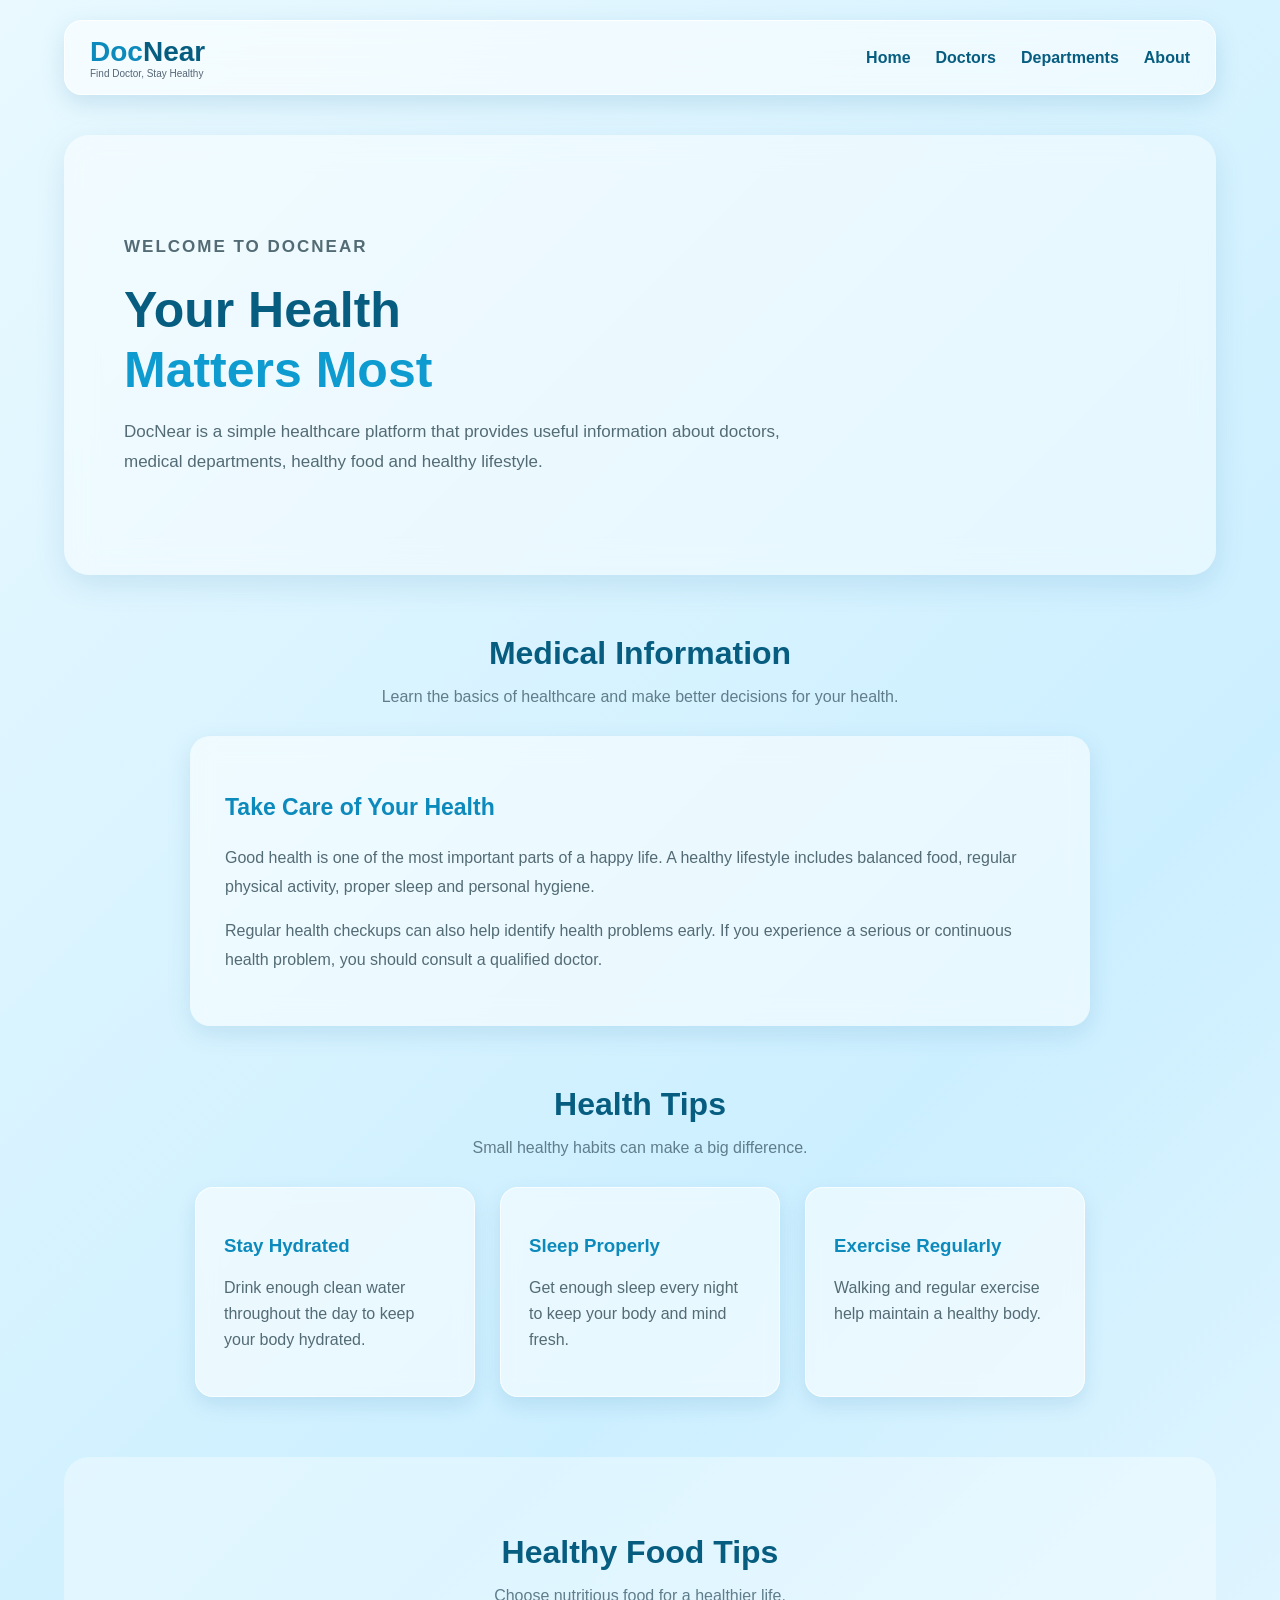
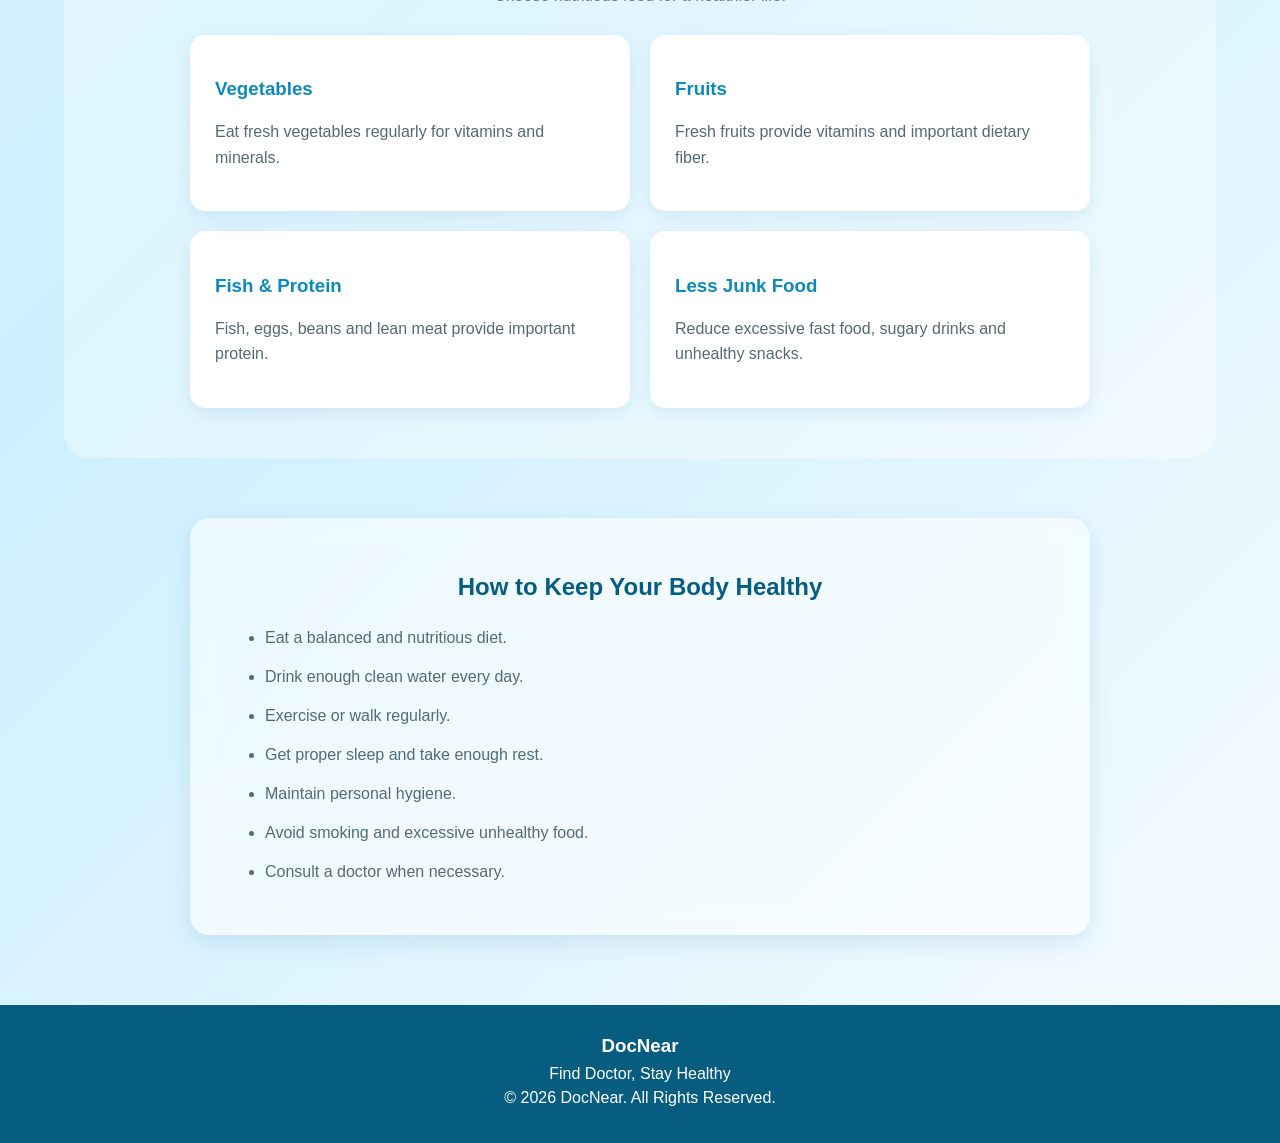
==== commit 6c66e758: "Add files via upload" ====
--- a/index.html
+++ b/index.html
@@ -1,367 +1,239 @@
 <!DOCTYPE html>
 <html lang="en">
+
 <head>
-<meta charset="UTF-8">
-<meta name="viewport" content="width=device-width, initial-scale=1.0">
-<title>DocNear</title>
-
-<link rel="stylesheet" href="style.css">
-
-<link rel="stylesheet"
-href="https://cdnjs.cloudflare.com/ajax/libs/font-awesome/6.5.1/css/all.min.css">
+    <meta charset="UTF-8">
+    <meta name="viewport" content="width=device-width, initial-scale=1.0">
+
+    <title>DocNear | Home</title>
+
+    <link rel="stylesheet" href="style.css">
 </head>
 
 <body>
 
-
-
-
-
-
-<!-- ================= NAVBAR ================= -->
-
-<header class="navbar">
-
-    <div class="logo">
-        <img src="logo.png" alt="Logo">
-
-        <div class="logo-text">
-            <h2>Care Near</h2>
-            <p>Always Here</p>
-        </div>
-    </div>
-
-    <nav>
-
-        <a href="index.html" data-lang="home">Home</a>
-		<a href="doctor.html" data-lang="doctors">Doctors</a>
-		<a href="hospitals.html" data-lang="hospitals">Hospitals</a>
-		<a href="departments.html" data-lang="departments">Departments</a>
-		<a href="symptom.html" data-lang="aiSymptom">AI Symptom</a>
+    <!-- Navbar -->
+    <nav class="navbar">
+
+        <div class="logo">
+            <span>Doc</span>Near
+            <small>Find Doctor, Stay Healthy</small>
+        </div>
+
+        <div class="menu">
+            <a href="index.html">Home</a>
+            <a href="doctors.html">Doctors</a>
+            <a href="departments.html">Departments</a>
+            <a href="about.html">About</a>
+        </div>
 
     </nav>
 
 
-	<!-- LANGUAGE -->
-
-    <div class="language-switcher">
-
-        <button id="englishBtn"
-                onclick="changeLanguage('en')">
-            EN
-        </button>
-
-        <span>|</span>
-
-        <button id="banglaBtn"
-                onclick="changeLanguage('bn')">
-            বাংলা
-        </button>
-
-    </div>
-
-</header>
-
-
-
-			<!-- Hero -->
-
-
-<!-- LIVE CLOCK -->
-
-<div class="live-clock-card">
-
-    <div class="clock-info">
-
-        <div id="liveTime" class="digital-time">
-            9:47 AM
-        </div>
-
-        <div class="clock-location">
-            Dhaka, Bangladesh
-        </div>
-
-        <div id="liveDate" class="clock-date">
-            Today, +0hrs
-        </div>
-
-    </div>
-
-
-    <!-- ANALOG CLOCK -->
-
-    <div class="analog-clock" id="analogClock">
-
-        <div class="clock-number n12">12</div>
-        <div class="clock-number n1">1</div>
-        <div class="clock-number n2">2</div>
-        <div class="clock-number n3">3</div>
-        <div class="clock-number n4">4</div>
-        <div class="clock-number n5">5</div>
-        <div class="clock-number n6">6</div>
-        <div class="clock-number n7">7</div>
-        <div class="clock-number n8">8</div>
-        <div class="clock-number n9">9</div>
-        <div class="clock-number n10">10</div>
-        <div class="clock-number n11">11</div>
-
-
-        <div class="clock-hand hour-hand"
-             id="hourHand"></div>
-
-        <div class="clock-hand minute-hand"
-             id="minuteHand"></div>
-
-        <div class="clock-hand second-hand"
-             id="secondHand"></div>
-
-        <div class="clock-center"></div>
-
-    </div>
-
-</div>
-
-
-
-<section class="hero">
-
-    <!-- LEFT SIDE -->
-    <div class="hero-left">
-
-        <div class="badge">
-            ⚡ Smart Healthcare Platform
-        </div>
-
-        <h1>
-            Smarter Healthcare <br>
-            Starts With <span>DocNear</span>
-        </h1>
-
-        <p class="desc">
-            Find nearby doctors and get instant AI symptom suggestions.
-        </p>
-
-        <div class="hero-buttons">
-            <button class="primary">Learn More</button>
-        </div>
-
-    </div>
-
-    <!-- RIGHT SIDE -->
-    <div class="hero-right">
-
-        <!-- ==========================================
-     DOCNEAR AI MEDICAL ASSISTANT
-========================================== -->
-
-<div class="ai-chat-card glass">
-
-    <!-- HEADER -->
-
-    <div class="ai-chat-header">
-
-        <div class="ai-title">
-
-            <div class="ai-icon">
-                <i class="fa-solid fa-robot"></i>
-            </div>
-
-            <div>
-                <h3>DocNear AI</h3>
-                <p>
-                    Your Medical Assistant
-                    <span class="online-dot"></span>
-                </p>
-            </div>
-
-        </div>
-
-
-        <button
-            class="new-chat-btn"
-            onclick="clearAIChat()"
-            title="New Chat">
-
-            <i class="fa-solid fa-rotate"></i>
-
-        </button>
-
-    </div>
-
-
-    <!-- CHAT AREA -->
-
-    <div
-        class="ai-chat-area"
-        id="aiChatArea">
-
-        <!-- DEFAULT AI MESSAGE -->
-
-        <div class="ai-message">
-
-            <div class="message-avatar">
-                <i class="fa-solid fa-robot"></i>
-            </div>
-
-            <div class="message-content">
-
-                <strong>
-                    DocNear AI
-                </strong>
-
-                <p>
-                    Hello! 👋 I'm DocNear AI.
-                    <br>
-                    Ask me anything about health,
-                    medicine, diseases, medical tests,
-                    doctors or hospitals.
-                </p>
-
-            </div>
-
-        </div>
-
-
-        <!-- SUGGESTIONS -->
-
-        <div class="ai-suggestions">
-
-            <button
-                onclick="askSuggestion('What is diabetes?')">
-
-                🩺 What is diabetes?
-
-            </button>
-
-            <button
-                onclick="askSuggestion('What is CBC test?')">
-
-                🧪 What is CBC test?
-
-            </button>
-
-            <button
-                onclick="askSuggestion('Which doctor treats skin problems?')">
-
-                👨‍⚕️ Which doctor for skin?
-
-            </button>
-
-            <button
-                onclick="askSuggestion('What are healthy foods for high blood pressure?')">
-
-                🥗 Healthy food for BP
-
-            </button>
-
-        </div>
-
-    </div>
-
-
-    <!-- INPUT -->
-
-    <div class="ai-input-area">
-
-        <input
-            type="text"
-            id="aiInput"
-            placeholder="Ask anything about health & medicine..."
-            autocomplete="off"
-        >
-
-        <button
-            onclick="sendAIMessage()"
-            class="ai-send-btn">
-
-            <i class="fa-solid fa-paper-plane"></i>
-
-        </button>
-
-    </div>
-
-
-    <!-- DISCLAIMER -->
-
-    <div class="ai-disclaimer">
-
-        <i class="fa-solid fa-circle-info"></i>
-
-        DocNear AI provides general health information.
-        It does not replace professional medical advice.
-
-    </div>
-
-</div>
-
-
-    </div>
-
-</div>
-
-       
-
-    </div>
-
-</section>
-
-
-
-<!-- ================= about ================= -->
-
-<section class="about-docnear">
-
-    <div class="about-container">
-
-        <span class="about-badge">
-            About DocNear
-        </span>
-
-        <h2>
-            Smarter Healthcare Starts Here
-        </h2>
-
-        <p>
-            DocNear is a modern healthcare platform designed to connect people with the right doctors and hospitals quickly and easily. Whether you are looking for a specialist, a nearby hospital, or general medical guidance, DocNear helps you find the right healthcare professional based on your needs.
-        </p>
-
-        <div class="about-grid">
-
-            <div class="about-card">
-                <h3>🎯 Our Mission</h3>
-                <p>
-                    To make healthcare accessible by connecting patients with trusted doctors and hospitals.
-                </p>
-            </div>
-
-            <div class="about-card">
-                <h3>🚀 Our Vision</h3>
-                <p>
-                    To become the most trusted healthcare discovery platform for everyone.
-                </p>
-            </div>
-
-            <div class="about-card">
-                <h3>💡 Why DocNear?</h3>
-                <p>
-                    Easy doctor search, hospital discovery, and smart healthcare solutions in one place.
-                </p>
-            </div>
-
-        </div>
-
-    </div>
-
-</section>
-
-
-
+    <!-- Welcome Section -->
+    <section class="welcome-section">
+
+        <div class="welcome-text">
+
+            <p class="small-title">WELCOME TO DOCNEAR</p>
+
+            <h1>
+                Your Health
+                <br>
+                <span>Matters Most</span>
+            </h1>
+
+            <p>
+                DocNear is a simple healthcare platform that
+                provides useful information about doctors,
+                medical departments, healthy food and
+                healthy lifestyle.
+            </p>
+
+        </div>
+
+    </section>
+
+
+    <!-- Medical Information -->
+    <section class="content-section">
+
+        <div class="section-heading">
+
+            <h2>Medical Information</h2>
+
+            <p>
+                Learn the basics of healthcare and make
+                better decisions for your health.
+            </p>
+
+        </div>
+
+        <div class="info-box">
+
+            <h3>Take Care of Your Health</h3>
+
+            <p>
+                Good health is one of the most important
+                parts of a happy life. A healthy lifestyle
+                includes balanced food, regular physical
+                activity, proper sleep and personal hygiene.
+            </p>
+
+            <p>
+                Regular health checkups can also help identify
+                health problems early. If you experience a
+                serious or continuous health problem, you
+                should consult a qualified doctor.
+            </p>
+
+        </div>
+
+    </section>
+
+
+    <!-- Health Tips -->
+    <section class="content-section">
+
+        <div class="section-heading">
+
+            <h2>Health Tips</h2>
+
+            <p>
+                Small healthy habits can make a big difference.
+            </p>
+
+        </div>
+
+        <div class="three-box">
+
+            <div class="simple-box">
+
+                <h3>Stay Hydrated</h3>
+
+                <p>
+                    Drink enough clean water throughout
+                    the day to keep your body hydrated.
+                </p>
+
+            </div>
+
+            <div class="simple-box">
+
+                <h3>Sleep Properly</h3>
+
+                <p>
+                    Get enough sleep every night to keep
+                    your body and mind fresh.
+                </p>
+
+            </div>
+
+            <div class="simple-box">
+
+                <h3>Exercise Regularly</h3>
+
+                <p>
+                    Walking and regular exercise help
+                    maintain a healthy body.
+                </p>
+
+            </div>
+
+        </div>
+
+    </section>
+
+
+    <!-- Food Tips -->
+    <section class="food-section">
+
+        <div class="section-heading">
+
+            <h2>Healthy Food Tips</h2>
+
+            <p>
+                Choose nutritious food for a healthier life.
+            </p>
+
+        </div>
+
+        <div class="food-list">
+
+            <div>
+                <h3>Vegetables</h3>
+                <p>
+                    Eat fresh vegetables regularly for
+                    vitamins and minerals.
+                </p>
+            </div>
+
+            <div>
+                <h3>Fruits</h3>
+                <p>
+                    Fresh fruits provide vitamins and
+                    important dietary fiber.
+                </p>
+            </div>
+
+            <div>
+                <h3>Fish & Protein</h3>
+                <p>
+                    Fish, eggs, beans and lean meat provide
+                    important protein.
+                </p>
+            </div>
+
+            <div>
+                <h3>Less Junk Food</h3>
+                <p>
+                    Reduce excessive fast food, sugary
+                    drinks and unhealthy snacks.
+                </p>
+            </div>
+
+        </div>
+
+    </section>
+
+
+    <!-- Body Care -->
+    <section class="body-section">
+
+        <h2>How to Keep Your Body Healthy</h2>
+
+        <ul>
+
+            <li>Eat a balanced and nutritious diet.</li>
+
+            <li>Drink enough clean water every day.</li>
+
+            <li>Exercise or walk regularly.</li>
+
+            <li>Get proper sleep and take enough rest.</li>
+
+            <li>Maintain personal hygiene.</li>
+
+            <li>Avoid smoking and excessive unhealthy food.</li>
+
+            <li>Consult a doctor when necessary.</li>
+
+        </ul>
+
+    </section>
+
+
+    <!-- Footer -->
+    <footer>
+
+        <h3>DocNear</h3>
+
+        <p>Find Doctor, Stay Healthy</p>
+
+        <p>© 2026 DocNear. All Rights Reserved.</p>
+
+    </footer>
 
 </body>
-</html>
-
-
-
-<script src="script.js"></script>
-<script src="language.js"></script>
-<script src="main.js"></script>+
+</html>
--- a/style.css
+++ b/style.css
@@ -1,1617 +1,699 @@
-/* ================= RESET ================= */
+/* =========================
+   BASIC SETTINGS
+========================= */
+
 * {
-  margin: 0;
-  padding: 0;
-  box-sizing: border-box;
-  font-family: 'Segoe UI', sans-serif;
-}
-
-/* ================= BODY ================= */
-body{
-  background: linear-gradient(135deg, #0f766e, #22c55e);
-  color: white;
-  min-height: 100vh;
-}
-
-
-/* ================= NAVBAR ================= */
-
-.navbar{
-  display:flex;
-  justify-content:space-between;
-  align-items:center;
-
-  margin:30px;
-  padding:15px 30px;
-
-  background:
-    linear-gradient(
-      135deg,
-      rgba(255,255,255,0.22),
-      rgba(255,255,255,0.06)
+    box-sizing: border-box;
+}
+
+body {
+    margin: 0;
+    font-family: Arial, sans-serif;
+
+    color: #234;
+
+    background: linear-gradient(
+        135deg,
+        #e9f9ff,
+        #ccefff,
+        #f7fcff
     );
-
-  backdrop-filter: blur(25px);
-  -webkit-backdrop-filter: blur(25px);
-
-  border:1px solid rgba(255,255,255,0.25);
-
-  border-radius:50px;
-
-  box-shadow:
-    0 8px 32px rgba(0,0,0,0.15),
-    inset 0 1px 1px rgba(255,255,255,0.3),
-    inset 0 -1px 1px rgba(255,255,255,0.1);
-
-  position:relative;
-  overflow:hidden;
-}
-
-
-.navbar::before{
-  content:"";
-  position:absolute;
-
-  top:0;
-  left:-100%;
-
-  width:50%;
-  height:100%;
-
-  background:linear-gradient(
-    90deg,
-    transparent,
-    rgba(255,255,255,0.25),
-    transparent
-  );
-
-  transform:skewX(-25deg);
-
-  animation:shine 6s linear infinite;
-}
-
-@keyframes shine{
-
-  0%{
-    left:-100%;
-  }
-
-  100%{
-    left:150%;
-  }
-
-}
-
-
-/* LOGO AREA */
-.logo{
-    display:flex;
-    align-items:center;
-    gap:12px;
-}
-
-.logo img{
-    width:80px;
-    height:80px;
-    border-radius:50%;
-}
-
-/* TEXT */
-.logo-text h2{
-    font-size:22px;
-    font-weight:700;
-    color:white;
-    margin:0;
-
-    animation: glow 3s ease-in-out infinite;
-}
-
-.logo-text p{
-    font-size:12px;
-    color:#d9f99d;
-    letter-spacing:2px;
-
-    animation: slideText 3s ease-in-out infinite;
-}
-
-/* GLOW EFFECT */
-@keyframes glow{
-
-    0%{
-        text-shadow:0 0 5px rgba(255,255,255,.4);
-    }
-
-    50%{
-        text-shadow:
-        0 0 10px #d9f99d,
-        0 0 20px #d9f99d;
-    }
-
-    100%{
-        text-shadow:0 0 5px rgba(255,255,255,.4);
-    }
-}
-
-/* SUBTITLE ANIMATION */
-@keyframes slideText{
-
-    0%{
-        opacity:0.5;
-        transform:translateX(-5px);
-    }
-
-    50%{
-        opacity:1;
-        transform:translateX(5px);
-    }
-
-    100%{
-        opacity:0.5;
-        transform:translateX(-5px);
-    }
+}
+
+
+/* =========================
+   NAVBAR
+========================= */
+
+.navbar {
+    width: 90%;
+
+    margin: 20px auto;
+
+    padding: 15px 25px;
+
+    display: flex;
+
+    justify-content: space-between;
+
+    align-items: center;
+
+    background: rgba(255, 255, 255, 0.55);
+
+    backdrop-filter: blur(15px);
+
+    border: 1px solid rgba(255, 255, 255, 0.8);
+
+    border-radius: 18px;
+
+    box-shadow: 0 8px 25px rgba(0, 100, 150, 0.15);
+}
+
+
+/* Logo */
+
+.logo {
+    font-size: 28px;
+
+    font-weight: bold;
+
+    color: #075d80;
+}
+
+.logo span {
+    color: #0d8abc;
+}
+
+.logo small {
+    display: block;
+
+    font-size: 10px;
+
+    font-weight: normal;
+
+    color: #567;
 }
 
 
 /* Menu */
-nav a {
-  position: relative;
-  margin: 0 6px;
-  text-decoration: none;
-  color: white;
-  padding: 10px 10px;
-  border-radius: 20px;
-  transition: 0.3s;
-  font-weight: 700;
-}
-
-/* Hover Glass Effect */
-nav a:hover {
-  background: rgba(255, 255, 255, 0.15);
-  backdrop-filter: blur(10px);
-}
-
-/* Underline animation */
-nav a::after {
-  content: '';
-  position: absolute;
-  left: 50%;
-  bottom: 0;
-  width: 0%;
-  height: 2px;
-  background: #a3e635;
-  transition: 0.3s;
-  transform: translateX(-50%);
-}
-
-nav a:hover::after {
-  width: 60%;
-}
-
-/* Right side */
-.nav-right {
-  display: flex;
-  align-items: center;
-  gap: 10px;
-}
-
-
-
-/* Contact button */
-.contact-btn {
-  padding: 10px 18px;
-  border-radius: 25px;
-  border: none;
-  background: #a3e635;
-  color: black;
-  cursor: pointer;
-  transition: 0.3s;
-  font-weight: 600;
-}
-
-.contact-btn:hover {
-  transform: scale(1.05);
-  box-shadow: 0 0 15px #a3e635;
-}
-
-
-/* ==========================================
-   LANGUAGE SWITCHER
-========================================== */
-
-.language-switcher{
-
-    display:flex;
-
-    align-items:center;
-
-    gap:7px;
-
-    margin-left:20px;
-
-    padding:5px 8px;
-
-    background:rgba(255,255,255,.75);
-
-    border:1px solid rgba(8,120,255,.12);
-
-    border-radius:30px;
-
-    box-shadow:0 5px 15px rgba(8,120,255,.08);
-
-}
-
-
-.language-switcher button{
-
-    border:none;
-
-    background:transparent;
-
-    color:#667085;
-
-    font-size:12px;
-
-    font-weight:600;
-
-    padding:6px 9px;
-
-    border-radius:20px;
-
-    cursor:pointer;
-
-    transition:.3s;
-
-}
-
-
-.language-switcher button:hover{
-
-    color:#0878ff;
-
-}
-
-
-.language-switcher button.active{
-
-    background:#0878ff;
-
-    color:#fff;
-
-    box-shadow:0 4px 10px rgba(8,120,255,.2);
-
-}
-
-
-.language-switcher span{
-
-    color:#b0bac5;
-
-    font-size:12px;
-
-}
-
-/* ================= HERO LAYOUT ================= */
-.hero{
-  display:flex;
-  justify-content:space-between;
-  align-items:center;
-
-  padding:60px;
-  gap:40px;
-}
-
-/* LEFT */
-.hero-left{
-  max-width:500px;
-}
-
-.hero-left h1{
-  font-size:48px;
-}
-
-.hero-left span{
-  color:#d9f99d;
-}
-
-/* RIGHT SIDE */
-.hero-right{
-  display:flex;
-  flex-direction:column;
-  gap:20px;
-}
-
-/* GLASS CARD BASE */
-.glass{
-  background:rgba(255,255,255,0.12);
-  backdrop-filter:blur(15px);
-
-  border:1px solid rgba(255,255,255,0.2);
-
-  border-radius:30px;
-  padding:20px;
-  width:320px;
-}
-
-
-
-/* RESULT CARD */
-.result-card h3{
-  margin-bottom:10px;
-  color:#d9f99d;
-}
-
-/* RESPONSIVE */
-@media(max-width:768px){
-  .hero{
-    flex-direction:column;
-    text-align:center;
-  }
-
-  .hero-right{
-    align-items:center;
-  }
-}
-
-
-
-
-
-
-/* ================= ABOUT DOCNEAR ================= */
-
-.about-docnear{
-    padding:80px 60px;
-}
-
-.about-container{
-    max-width:1100px;
-    margin:auto;
-
-    background: rgba(255,255,255,0.08);
+
+.menu {
+    display: flex;
+
+    gap: 25px;
+}
+
+.menu a {
+    text-decoration: none;
+
+    color: #075d80;
+
+    font-weight: bold;
+
+    transition: 0.3s;
+}
+
+.menu a:hover {
+    color: #0d9bd0;
+}
+
+
+/* =========================
+   HOME PAGE
+========================= */
+
+
+/* Welcome */
+
+.welcome-section {
+    width: 90%;
+
+    margin: 40px auto;
+
+    padding: 80px 60px;
+
+    min-height: 400px;
+
+    display: flex;
+
+    align-items: center;
+
+    background: rgba(255, 255, 255, 0.45);
+
     backdrop-filter: blur(15px);
 
-    border:1px solid rgba(255,255,255,0.15);
-    border-radius:30px;
-
-    padding:50px;
-}
-
-.about-badge{
-    display:inline-block;
-
-    padding:8px 16px;
-
-    background:rgba(255,255,255,0.15);
-
-    border-radius:20px;
-
-    margin-bottom:20px;
-}
-
-.about-container h2{
-    font-size:40px;
-    margin-bottom:20px;
-}
-
-.about-container > p{
-    line-height:1.8;
-    opacity:.9;
-    margin-bottom:40px;
-}
-
-.about-grid{
-    display:grid;
-    grid-template-columns:repeat(auto-fit,minmax(250px,1fr));
-    gap:20px;
-}
-
-.about-card{
-    background: rgba(255,255,255,0.1);
-
-    border:1px solid rgba(255,255,255,0.15);
+    border-radius: 25px;
+
+    box-shadow: 0 10px 30px rgba(0, 100, 150, 0.12);
+}
+
+
+.welcome-text {
+    max-width: 700px;
+}
+
+
+.small-title {
+    color: #0d8abc;
+
+    font-weight: bold;
+
+    letter-spacing: 2px;
+}
+
+
+.welcome-text h1 {
+    font-size: 50px;
+
+    line-height: 1.2;
+
+    color: #075d80;
+
+    margin: 15px 0;
+}
+
+
+.welcome-text h1 span {
+    color: #0d9bd0;
+}
+
+
+.welcome-text p {
+    font-size: 17px;
+
+    line-height: 1.8;
+
+    color: #536b75;
+}
+
+
+/* =========================
+   COMMON CONTENT
+========================= */
+
+.content-section {
+    width: 90%;
+
+    margin: 60px auto;
+}
+
+
+.section-heading {
+    text-align: center;
+
+    margin-bottom: 30px;
+}
+
+
+.section-heading h2 {
+    font-size: 32px;
+
+    color: #075d80;
+
+    margin-bottom: 10px;
+}
+
+
+.section-heading p {
+    color: #607d8b;
+}
+
+
+/* Information Box */
+
+.info-box {
+    max-width: 900px;
+
+    margin: auto;
+
+    padding: 35px;
+
+    background: rgba(255, 255, 255, 0.55);
+
+    backdrop-filter: blur(12px);
+
+    border-radius: 20px;
+
+    box-shadow: 0 8px 25px rgba(0, 100, 150, 0.12);
+}
+
+
+.info-box h3 {
+    color: #0d8abc;
+
+    font-size: 23px;
+}
+
+
+.info-box p {
+    line-height: 1.8;
+
+    color: #536b75;
+}
+
+
+/* =========================
+   HEALTH TIPS
+========================= */
+
+.three-box {
+    display: flex;
+
+    justify-content: center;
+
+    gap: 25px;
+
+    flex-wrap: wrap;
+}
+
+
+.simple-box {
+    width: 280px;
+
+    padding: 28px;
+
+    background: rgba(255, 255, 255, 0.55);
 
     backdrop-filter: blur(10px);
 
-    border-radius:20px;
-
-    padding:25px;
-
-    transition:.3s;
-}
-
-.about-card:hover{
+    border: 1px solid rgba(255, 255, 255, 0.7);
+
+    border-radius: 18px;
+
+    box-shadow: 0 8px 20px rgba(0, 100, 150, 0.12);
+
+    transition: 0.3s;
+}
+
+
+.simple-box:hover {
+    transform: translateY(-6px);
+}
+
+
+.simple-box h3 {
+    color: #0d8abc;
+}
+
+
+.simple-box p {
+    line-height: 1.6;
+
+    color: #536b75;
+}
+
+
+/* =========================
+   FOOD SECTION
+========================= */
+
+.food-section {
+    width: 90%;
+
+    margin: 60px auto;
+
+    padding: 50px 20px;
+
+    background: rgba(255, 255, 255, 0.35);
+
+    border-radius: 25px;
+}
+
+
+.food-list {
+    display: grid;
+
+    grid-template-columns: repeat(2, 1fr);
+
+    gap: 20px;
+
+    max-width: 900px;
+
+    margin: auto;
+}
+
+
+.food-list div {
+    padding: 25px;
+
+    background: white;
+
+    border-radius: 15px;
+
+    box-shadow: 0 5px 18px rgba(0, 100, 150, 0.10);
+}
+
+
+.food-list h3 {
+    color: #0d8abc;
+}
+
+
+.food-list p {
+    color: #536b75;
+
+    line-height: 1.6;
+}
+
+
+/* =========================
+   BODY CARE
+========================= */
+
+.body-section {
+    width: 90%;
+
+    max-width: 900px;
+
+    margin: 60px auto;
+
+    padding: 35px;
+
+    background: rgba(255, 255, 255, 0.55);
+
+    backdrop-filter: blur(12px);
+
+    border-radius: 20px;
+
+    box-shadow: 0 8px 25px rgba(0, 100, 150, 0.12);
+}
+
+
+.body-section h2 {
+    text-align: center;
+
+    color: #075d80;
+
+    margin-bottom: 25px;
+}
+
+
+.body-section li {
+    margin: 15px 0;
+
+    color: #536b75;
+
+    line-height: 1.5;
+}
+
+
+/* =========================
+   OTHER PAGE HEADER
+========================= */
+
+.page-header {
+    width: 90%;
+
+    margin: 45px auto;
+
+    padding: 55px 20px;
+
+    text-align: center;
+
+    background: rgba(255, 255, 255, 0.50);
+
+    backdrop-filter: blur(12px);
+
+    border-radius: 22px;
+
+    box-shadow: 0 8px 25px rgba(0, 100, 150, 0.12);
+}
+
+
+.page-header h1 {
+    font-size: 40px;
+
+    color: #075d80;
+
+    margin-bottom: 10px;
+}
+
+
+.page-header p {
+    color: #607d8b;
+
+    font-size: 17px;
+}
+
+
+/* =========================
+   DOCTORS PAGE
+========================= */
+
+.doctor-section {
+    width: 90%;
+
+    max-width: 950px;
+
+    margin: 50px auto;
+}
+
+
+.doctor-profile {
+    display: flex;
+
+    align-items: center;
+
+    gap: 30px;
+
+    margin-bottom: 25px;
+
+    padding: 30px;
+
+    background: rgba(255, 255, 255, 0.55);
+
+    backdrop-filter: blur(12px);
+
+    border-radius: 20px;
+
+    box-shadow: 0 8px 25px rgba(0, 100, 150, 0.12);
+
+    transition: 0.3s;
+}
+
+
+.doctor-profile:hover {
+    transform: translateX(5px);
+}
+
+
+/* Doctor Image Placeholder */
+
+.doctor-image {
+    width: 110px;
+
+    height: 110px;
+
+    display: flex;
+
+    align-items: center;
+
+    justify-content: center;
+
+    flex-shrink: 0;
+
+    border-radius: 50%;
+
+    background: #d8f3ff;
+
+    color: #0d8abc;
+
+    font-size: 28px;
+
+    font-weight: bold;
+}
+
+
+.doctor-info h2 {
+    color: #075d80;
+
+    margin: 0 0 8px;
+}
+
+
+.doctor-info h3 {
+    color: #0d8abc;
+
+    margin: 5px 0 15px;
+}
+
+
+.doctor-info p {
+    color: #536b75;
+
+    line-height: 1.5;
+
+    margin: 6px 0;
+}
+
+
+/* =========================
+   DEPARTMENT PAGE
+========================= */
+
+.department-section {
+    width: 90%;
+
+    max-width: 1000px;
+
+    margin: 50px auto;
+
+    display: grid;
+
+    grid-template-columns: repeat(2, 1fr);
+
+    gap: 25px;
+}
+
+
+.department {
+    padding: 30px;
+
+    background: rgba(255, 255, 255, 0.55);
+
+    backdrop-filter: blur(12px);
+
+    border-radius: 20px;
+
+    box-shadow: 0 8px 25px rgba(0, 100, 150, 0.12);
+
+    border-left: 5px solid #0d8abc;
+
+    transition: 0.3s;
+}
+
+
+.department:hover {
     transform: translateY(-5px);
-    background: rgba(255,255,255,0.15);
-}
-
-.about-card h3{
-    margin-bottom:15px;
-    color:#d9f99d;
-}
-
-.about-card p{
-    line-height:1.6;
-    opacity:.9;
-}
-
-
-
-/* ==========================================
-   GLASSMORPHISM LIVE CLOCK
-========================================== */
-
-.live-clock-card {
-
-    width: 360px;
-    height: 136px;
-
-    display: flex;
-    align-items: center;
-    justify-content: space-between;
-
-    padding: 18px 25px;
-
-    margin-top: 25px;
-
-    /* Glass Effect */
-    background: rgba(255, 255, 255, 0.14);
-
-    backdrop-filter: blur(18px);
-    -webkit-backdrop-filter: blur(18px);
-
-    /* Glass Border */
-    border: 1px solid rgba(255, 255, 255, 0.30);
-
-    border-radius: 22px;
-
-    /* Soft Glass Shadow */
-    box-shadow:
-        0 8px 32px rgba(31, 38, 135, 0.15),
-        inset 0 1px 1px rgba(255, 255, 255, 0.25);
+}
+
+
+.department h2 {
+    color: #075d80;
+
+    margin-top: 0;
+}
+
+
+.department p {
+    color: #536b75;
+
+    line-height: 1.6;
+}
+
+
+/* =========================
+   ABOUT PAGE
+========================= */
+
+.about-section {
+    width: 90%;
+
+    max-width: 900px;
+
+    margin: 50px auto;
+}
+
+
+.about-content {
+    margin-bottom: 25px;
+
+    padding: 35px;
+
+    background: rgba(255, 255, 255, 0.55);
+
+    backdrop-filter: blur(12px);
+
+    border-radius: 20px;
+
+    box-shadow: 0 8px 25px rgba(0, 100, 150, 0.12);
+}
+
+
+.about-content h2 {
+    color: #075d80;
+
+    margin-top: 0;
+}
+
+
+.about-content p {
+    color: #536b75;
+
+    line-height: 1.8;
+}
+
+
+/* =========================
+   FOOTER
+========================= */
+
+footer {
+    margin-top: 70px;
+
+    padding: 30px;
+
+    text-align: center;
+
+    background: #075d80;
 
     color: white;
-
-    position: relative;
-
-    overflow: hidden;
-}
-
-
-/* ==========================================
-   GLASS LIGHT
-========================================== */
-
-.live-clock-card::before {
-
-    content: "";
-
-    position: absolute;
-
-    width: 140px;
-    height: 140px;
-
-    top: -80px;
-    right: 70px;
-
-    background: rgba(255, 255, 255, 0.12);
-
-    border-radius: 50%;
-
-    filter: blur(5px);
-
-    pointer-events: none;
-}
-
-
-/* ==========================================
-   LEFT INFORMATION
-========================================== */
-
-.clock-info {
-
-    display: flex;
-
-    flex-direction: column;
-
-    justify-content: center;
-
-    position: relative;
-
-    z-index: 2;
-}
-
-
-/* DIGITAL TIME */
-
-.digital-time {
-
-    font-size: 26px;
-
-    font-weight: 600;
-
-    letter-spacing: .3px;
-
-    color: #ffffff;
-
-    line-height: 1.2;
-
-    margin-bottom: 8px;
-
-    text-shadow:
-        0 2px 10px rgba(0,0,0,.15);
-}
-
-
-/* LOCATION */
-
-.clock-location {
-
-    font-size: 13px;
-
-    color: rgba(255,255,255,.92);
-
-    margin-bottom: 4px;
-
-    letter-spacing: .1px;
-}
-
-
-/* DATE */
-
-.clock-date {
-
-    font-size: 12px;
-
-    color: rgba(255,255,255,.72);
-}
-
-
-/* ==========================================
-   ANALOG CLOCK
-========================================== */
-
-.analog-clock {
-
-    position: relative;
-
-    width: 88px;
-    height: 88px;
-
-    flex-shrink: 0;
-
-    border-radius: 50%;
-
-    /* Glass Circle */
-
-    background: rgba(255,255,255,.08);
-
-    border: 1px solid rgba(255,255,255,.35);
-
-    backdrop-filter: blur(8px);
-
-    -webkit-backdrop-filter: blur(8px);
-
-    box-shadow:
-        inset 0 0 15px rgba(255,255,255,.08),
-        0 5px 20px rgba(0,0,0,.08);
-
-    z-index: 2;
-}
-
-
-/* ==========================================
-   CLOCK NUMBERS
-========================================== */
-
-.clock-number {
-
-    position: absolute;
-
-    color: rgba(255,255,255,.95);
-
-    font-size: 10px;
-
-    font-weight: 600;
-
-    width: 16px;
-    height: 16px;
-
-    text-align: center;
-
-    line-height: 16px;
-
-    text-shadow:
-        0 1px 4px rgba(0,0,0,.25);
-}
-
-
-/* Number positions */
-
-.n12 {
-    top: 0;
-    left: 50%;
-    transform: translateX(-50%);
-}
-
-.n1 {
-    top: 6px;
-    right: 19px;
-}
-
-.n2 {
-    top: 19px;
-    right: 5px;
-}
-
-.n3 {
-    top: 50%;
-    right: 0;
-    transform: translateY(-50%);
-}
-
-.n4 {
-    bottom: 19px;
-    right: 5px;
-}
-
-.n5 {
-    bottom: 6px;
-    right: 19px;
-}
-
-.n6 {
-    bottom: 0;
-    left: 50%;
-    transform: translateX(-50%);
-}
-
-.n7 {
-    bottom: 6px;
-    left: 19px;
-}
-
-.n8 {
-    bottom: 19px;
-    left: 5px;
-}
-
-.n9 {
-    top: 50%;
-    left: 0;
-    transform: translateY(-50%);
-}
-
-.n10 {
-    top: 19px;
-    left: 5px;
-}
-
-.n11 {
-    top: 6px;
-    left: 19px;
-}
-
-
-/* ==========================================
-   CLOCK HANDS
-========================================== */
-
-.clock-hand {
-
-    position: absolute;
-
-    left: 50%;
-
-    bottom: 50%;
-
-    transform-origin: bottom center;
-
-    border-radius: 10px;
-
-    z-index: 3;
-}
-
-
-/* Hour */
-
-.hour-hand {
-
-    width: 4px;
-
-    height: 25px;
-
-    background: rgba(255,255,255,.95);
-
-    margin-left: -2px;
-
-    box-shadow:
-        0 0 5px rgba(255,255,255,.3);
-}
-
-
-/* Minute */
-
-.minute-hand {
-
-    width: 3px;
-
-    height: 33px;
-
-    background: rgba(255,255,255,.95);
-
-    margin-left: -1.5px;
-
-    box-shadow:
-        0 0 5px rgba(255,255,255,.3);
-}
-
-
-/* Second */
-
-.second-hand {
-
-    width: 2px;
-
-    height: 37px;
-
-    background: #39b8ff;
-
-    margin-left: -1px;
-
-    box-shadow:
-        0 0 8px rgba(57,184,255,.7);
-}
-
-
-/* ==========================================
-   CLOCK CENTER
-========================================== */
-
-.clock-center {
-
-    position: absolute;
-
-    width: 8px;
-    height: 8px;
-
-    background: #39b8ff;
-
-    border: 2px solid rgba(255,255,255,.95);
-
-    border-radius: 50%;
-
-    left: 50%;
-    top: 50%;
-
-    transform: translate(-50%, -50%);
-
-    z-index: 5;
-
-    box-shadow:
-        0 0 8px rgba(57,184,255,.7);
-}
-
-
-/* ==========================================
-   HOVER EFFECT
-========================================== */
-
-.live-clock-card {
-
-    transition:
-        transform .3s ease,
-        box-shadow .3s ease,
-        border .3s ease;
-}
-
-
-.live-clock-card:hover {
-
-    transform: translateY(-3px);
-
-    border-color:
-        rgba(255,255,255,.45);
-
-    box-shadow:
-        0 15px 40px rgba(31,38,135,.20),
-        inset 0 1px 1px rgba(255,255,255,.3);
-}
-
-
-/* ==========================================
-   MOBILE
-========================================== */
-
-@media (max-width: 600px) {
-
-    .live-clock-card {
-
-        width: 100%;
-
-        max-width: 360px;
-
-        height: 125px;
-
-        padding: 15px 20px;
-
-        border-radius: 20px;
-    }
-
-
-    .digital-time {
-
-        font-size: 23px;
-    }
-
-
-    .analog-clock {
-
-        width: 80px;
-        height: 80px;
-    }
-
-}
-.live-clock-card {
-    margin-left: auto;
-    margin-right: auto;
-}
-
-
-
-
-
-
-
-
-
-/* ==========================================
-   MOBILE CLOCK FIX
-========================================== */
-
-@media (max-width: 600px) {
-
-    .live-clock-card {
-        width: calc(100% - 30px);
-        max-width: 360px;
-        height: 120px;
-
-        padding: 15px 16px;
-
-        margin-left: auto;
-        margin-right: auto;
-
-        box-sizing: border-box;
-    }
-
-
-    /* LEFT SIDE */
-
-    .digital-time {
-        font-size: 22px;
-    }
-
-    .clock-location {
-        font-size: 11px;
-    }
-
-    .clock-date {
-        font-size: 10px;
-    }
-
-
-    /* WATCH */
-
-    .analog-clock {
-        width: 76px;
-        height: 76px;
-
-        margin-left: 8px;
-
-        flex-shrink: 0;
-    }
-
-
-    /* NUMBERS */
-
-    .clock-number {
-        font-size: 9px;
-
-        width: 14px;
-        height: 14px;
-
-        line-height: 14px;
-    }
-
-
-    /* NUMBER POSITION */
-
-    .n12 {
-        top: 0;
-        left: 50%;
-        transform: translateX(-50%);
-    }
-
-    .n1 {
-        top: 5px;
-        right: 16px;
-    }
-
-    .n2 {
-        top: 17px;
-        right: 3px;
-    }
-
-    .n3 {
-        top: 50%;
-        right: 0;
-        transform: translateY(-50%);
-    }
-
-    .n4 {
-        bottom: 17px;
-        right: 3px;
-    }
-
-    .n5 {
-        bottom: 5px;
-        right: 16px;
-    }
-
-    .n6 {
-        bottom: 0;
-        left: 50%;
-        transform: translateX(-50%);
-    }
-
-    .n7 {
-        bottom: 5px;
-        left: 16px;
-    }
-
-    .n8 {
-        bottom: 17px;
-        left: 3px;
-    }
-
-    .n9 {
-        top: 50%;
-        left: 0;
-        transform: translateY(-50%);
-    }
-
-    .n10 {
-        top: 17px;
-        left: 3px;
-    }
-
-    .n11 {
-        top: 5px;
-        left: 16px;
-    }
-
-
-    /* CLOCK HANDS */
-
-    .hour-hand {
-        height: 21px;
-        width: 3px;
-        margin-left: -1.5px;
-    }
-
-    .minute-hand {
-        height: 28px;
-        width: 3px;
-        margin-left: -1.5px;
-    }
-
-    .second-hand {
-        height: 31px;
-        width: 2px;
-        margin-left: -1px;
-    }
-
-
-    /* CENTER DOT */
-
-    .clock-center {
-        width: 7px;
-        height: 7px;
-    }
-
-}
-
-
-
-
-
-
-
-
-
-
-
-/* ==========================================
-   DOCNEAR AI CHAT
-========================================== */
-
-.ai-chat-card {
-
-    width: 100%;
-    max-width: 300px;
-
-    height: 400px;
-
-    padding: 18px;
-
-    border-radius: 25px;
-
-    background: rgba(255, 255, 255, 0.18);
-
-    backdrop-filter: blur(20px);
-    -webkit-backdrop-filter: blur(20px);
-
-    border: 1px solid rgba(255, 255, 255, 0.35);
-
-    box-shadow:
-        0 15px 40px rgba(31, 38, 135, 0.15);
-
-    display: flex;
-    flex-direction: column;
-
-    overflow: hidden;
-	margin-bottom:10px;
-
-}
-
-
-/* ==========================================
-   HEADER
-========================================== */
-
-.ai-chat-header {
-
-    display: flex;
-
-    justify-content: space-between;
-
-    align-items: center;
-
-    padding-bottom: 15px;
-
-    border-bottom:
-        1px solid rgba(255,255,255,.25);
-
-}
-
-
-.ai-title {
-
-    display: flex;
-
-    align-items: center;
-
-    gap: 11px;
-
-}
-
-
-.ai-icon {
-
-    width: 42px;
-    height: 42px;
-
-    display: flex;
-
-    align-items: center;
-    justify-content: center;
-
-    border-radius: 14px;
-
-    background:
-        rgba(80, 190, 255, .18);
-
-    border:
-        1px solid rgba(255,255,255,.30);
-
-    color: #159ee8;
-
-    font-size: 18px;
-
-}
-
-
-.ai-title h3 {
-
-    margin: 0;
-
-    font-size: 17px;
-
-    color: #0878b8;
-
-}
-
-
-.ai-title p {
-
-    margin: 3px 0 0;
-
-    font-size: 10px;
-
-    color: #667085;
-
-}
-
-
-.online-dot {
-
-    display: inline-block;
-
-    width: 6px;
-    height: 6px;
-
-    margin-left: 4px;
-
-    border-radius: 50%;
-
-    background: #20c878;
-
-    box-shadow:
-        0 0 7px rgba(32,200,120,.7);
-
-}
-
-
-/* NEW CHAT */
-
-.new-chat-btn {
-
-    width: 35px;
-    height: 35px;
-
-    border: none;
-
-    border-radius: 11px;
-
-    background:
-        rgba(255,255,255,.35);
-
-    color: #0878b8;
-
-    cursor: pointer;
-
-    transition: .25s;
-
-}
-
-
-.new-chat-btn:hover {
-
-    transform: rotate(180deg);
-
-    background:
-        rgba(255,255,255,.55);
-
-}
-
-
-/* ==========================================
-   CHAT AREA
-========================================== */
-
-.ai-chat-area {
-
-    flex: 1;
-
-    overflow-y: auto;
-
-    padding: 18px 5px;
-
-}
-
-
-/* Scrollbar */
-
-.ai-chat-area::-webkit-scrollbar {
-
-    width: 4px;
-
-}
-
-
-.ai-chat-area::-webkit-scrollbar-thumb {
-
-    background:
-        rgba(8,120,184,.25);
-
-    border-radius: 10px;
-
-}
-
-
-/* ==========================================
-   AI MESSAGE
-========================================== */
-
-.ai-message {
-
-    display: flex;
-
-    gap: 9px;
-
-    margin-bottom: 18px;
-
-}
-
-
-.message-avatar {
-
-    width: 30px;
-    height: 30px;
-
-    flex-shrink: 0;
-
-    display: flex;
-
-    align-items: center;
-    justify-content: center;
-
-    border-radius: 10px;
-
-    background:
-        rgba(80,190,255,.18);
-
-    color: #0878b8;
-
-    font-size: 12px;
-
-}
-
-
-.message-content {
-
-    max-width: 85%;
-
-    padding: 11px 13px;
-
-    border-radius:
-        5px 15px 15px 15px;
-
-    background:
-        rgba(255,255,255,.48);
-
-    border:
-        1px solid rgba(255,255,255,.35);
-
-}
-
-
-.message-content strong {
-
-    display: block;
-
-    margin-bottom: 5px;
-
-    font-size: 11px;
-
-    color: #0878b8;
-
-}
-
-
-.message-content p {
-
-    margin: 0;
-
-    font-size: 12px;
-
-    line-height: 1.6;
-
-    color: #344054;
-
-}
-
-
-/* ==========================================
-   USER MESSAGE
-========================================== */
-
-.user-message {
-
-    display: flex;
-
-    justify-content: flex-end;
-
-    margin-bottom: 15px;
-
-}
-
-
-.user-message p {
-
-    max-width: 80%;
-
-    margin: 0;
-
-    padding: 10px 13px;
-
-    border-radius:
-        15px 5px 15px 15px;
-
-    background:
-        linear-gradient(
-            135deg,
-            #119bd7,
-            #0878b8
-        );
-
-    color: white;
-
-    font-size: 12px;
-
-    line-height: 1.5;
-
-}
-
-
-/* ==========================================
-   SUGGESTIONS
-========================================== */
-
-.ai-suggestions {
-
-    display: flex;
-
-    flex-wrap: wrap;
-
-    gap: 7px;
-
-    padding-left: 39px;
-
-}
-
-
-.ai-suggestions button {
-
-    border: 1px solid
-        rgba(8,120,184,.18);
-
-    background:
-        rgba(255,255,255,.35);
-
-    color: #0878b8;
-
-    padding: 7px 10px;
-
-    border-radius: 20px;
-
-    font-size: 10px;
-
-    cursor: pointer;
-
-    transition: .25s;
-
-}
-
-
-.ai-suggestions button:hover {
-
-    background:
-        rgba(255,255,255,.65);
-
-    transform: translateY(-2px);
-
-}
-
-
-/* ==========================================
-   INPUT
-========================================== */
-
-.ai-input-area {
-
-    display: flex;
-
-    align-items: center;
-
-    gap: 8px;
-
-    padding: 8px;
-
-    border-radius: 16px;
-
-    background:
-        rgba(255,255,255,.40);
-
-    border:
-        1px solid rgba(255,255,255,.35);
-
-}
-
-
-.ai-input-area input {
-
-    flex: 1;
-
-    min-width: 0;
-
-    border: none;
-
-    outline: none;
-
-    background: transparent;
-
-    padding: 9px;
-
-    color: #344054;
-
-    font-size: 12px;
-
-}
-
-
-.ai-input-area input::placeholder {
-
-    color: #98a2b3;
-
-}
-
-
-.ai-send-btn {
-
-    width: 38px;
-    height: 38px;
-
-    flex-shrink: 0;
-
-    border: none;
-
-    border-radius: 12px;
-
-    background:
-        linear-gradient(
-            135deg,
-            #22b7f5,
-            #0878b8
-        );
-
-    color: white;
-
-    cursor: pointer;
-
-    transition: .25s;
-
-}
-
-
-.ai-send-btn:hover {
-
-    transform: scale(1.05);
-
-}
-
-
-/* ==========================================
-   DISCLAIMER
-========================================== */
-
-.ai-disclaimer {
-
-    padding-top: 9px;
-
-    text-align: center;
-
-    font-size: 8px;
-
-    line-height: 1.4;
-
-    color: #98a2b3;
-
-}
-
-
-.ai-disclaimer i {
-
-    margin-right: 3px;
-
-}
-
-
-/* ==========================================
-   MOBILE
-========================================== */
-
-@media(max-width:600px) {
-
-    .ai-chat-card {
-
-        height: 480px;
-
-        padding: 14px;
-
-        border-radius: 20px;
-
-    }
-
-
-    .ai-suggestions {
-
-        padding-left: 0;
-
-    }
-
-
-    .ai-title h3 {
-
-        font-size: 15px;
-
-    }
-
-
-    .ai-input-area input {
-
-        font-size: 11px;
-
-    }
-
-}
-
-
-
-.ai-advice {
-    margin-top: 10px;
-    padding: 9px 10px;
-    border-radius: 10px;
-    background: rgba(20, 170, 220, 0.08);
-    font-size: 11px;
-    line-height: 1.5;
-}
-
-.ai-emergency {
-    margin-top: 10px;
-    padding: 10px;
-    border-radius: 10px;
-    background: rgba(255, 80, 80, 0.10);
-    border: 1px solid rgba(255, 80, 80, 0.15);
-    color: #b42318;
-    font-size: 11px;
-    line-height: 1.5;
-}
-
-.ai-action-btn {
-    margin-top: 8px;
-    padding: 7px 12px;
-    border: none;
-    border-radius: 10px;
-    background: #0b91c9;
-    color: white;
-    font-size: 10px;
-    cursor: pointer;
-}
-
-.ai-action-btn:hover {
-    transform: translateY(-1px);
-}
-
-.typing-dots span {
-    animation: typing 1.2s infinite;
-    font-size: 18px;
-    font-weight: bold;
-}
-
-.typing-dots span:nth-child(2) {
-    animation-delay: .2s;
-}
-
-.typing-dots span:nth-child(3) {
-    animation-delay: .4s;
-}
-
-@keyframes typing {
-    0%, 60%, 100% {
-        opacity: .25;
-    }
-
-    30% {
-        opacity: 1;
-    }
+}
+
+
+footer h3 {
+    margin: 0 0 8px;
+}
+
+
+footer p {
+    margin: 6px;
+}
+
+
+/* =========================
+   RESPONSIVE DESIGN
+========================= */
+
+@media (max-width: 700px) {
+
+    /* Navbar */
+
+    .navbar {
+        flex-direction: column;
+
+        gap: 15px;
+    }
+
+
+    .menu {
+        flex-wrap: wrap;
+
+        justify-content: center;
+
+        gap: 15px;
+    }
+
+
+    /* Home */
+
+    .welcome-section {
+        padding: 50px 25px;
+    }
+
+
+    .welcome-text h1 {
+        font-size: 36px;
+    }
+
+
+    /* Food */
+
+    .food-list {
+        grid-template-columns: 1fr;
+    }
+
+
+    /* Departments */
+
+    .department-section {
+        grid-template-columns: 1fr;
+    }
+
+
+    /* Doctors */
+
+    .doctor-profile {
+        flex-direction: column;
+
+        text-align: center;
+    }
+
+
+    /* Page Header */
+
+    .page-header h1 {
+        font-size: 32px;
+    }
+
 }
